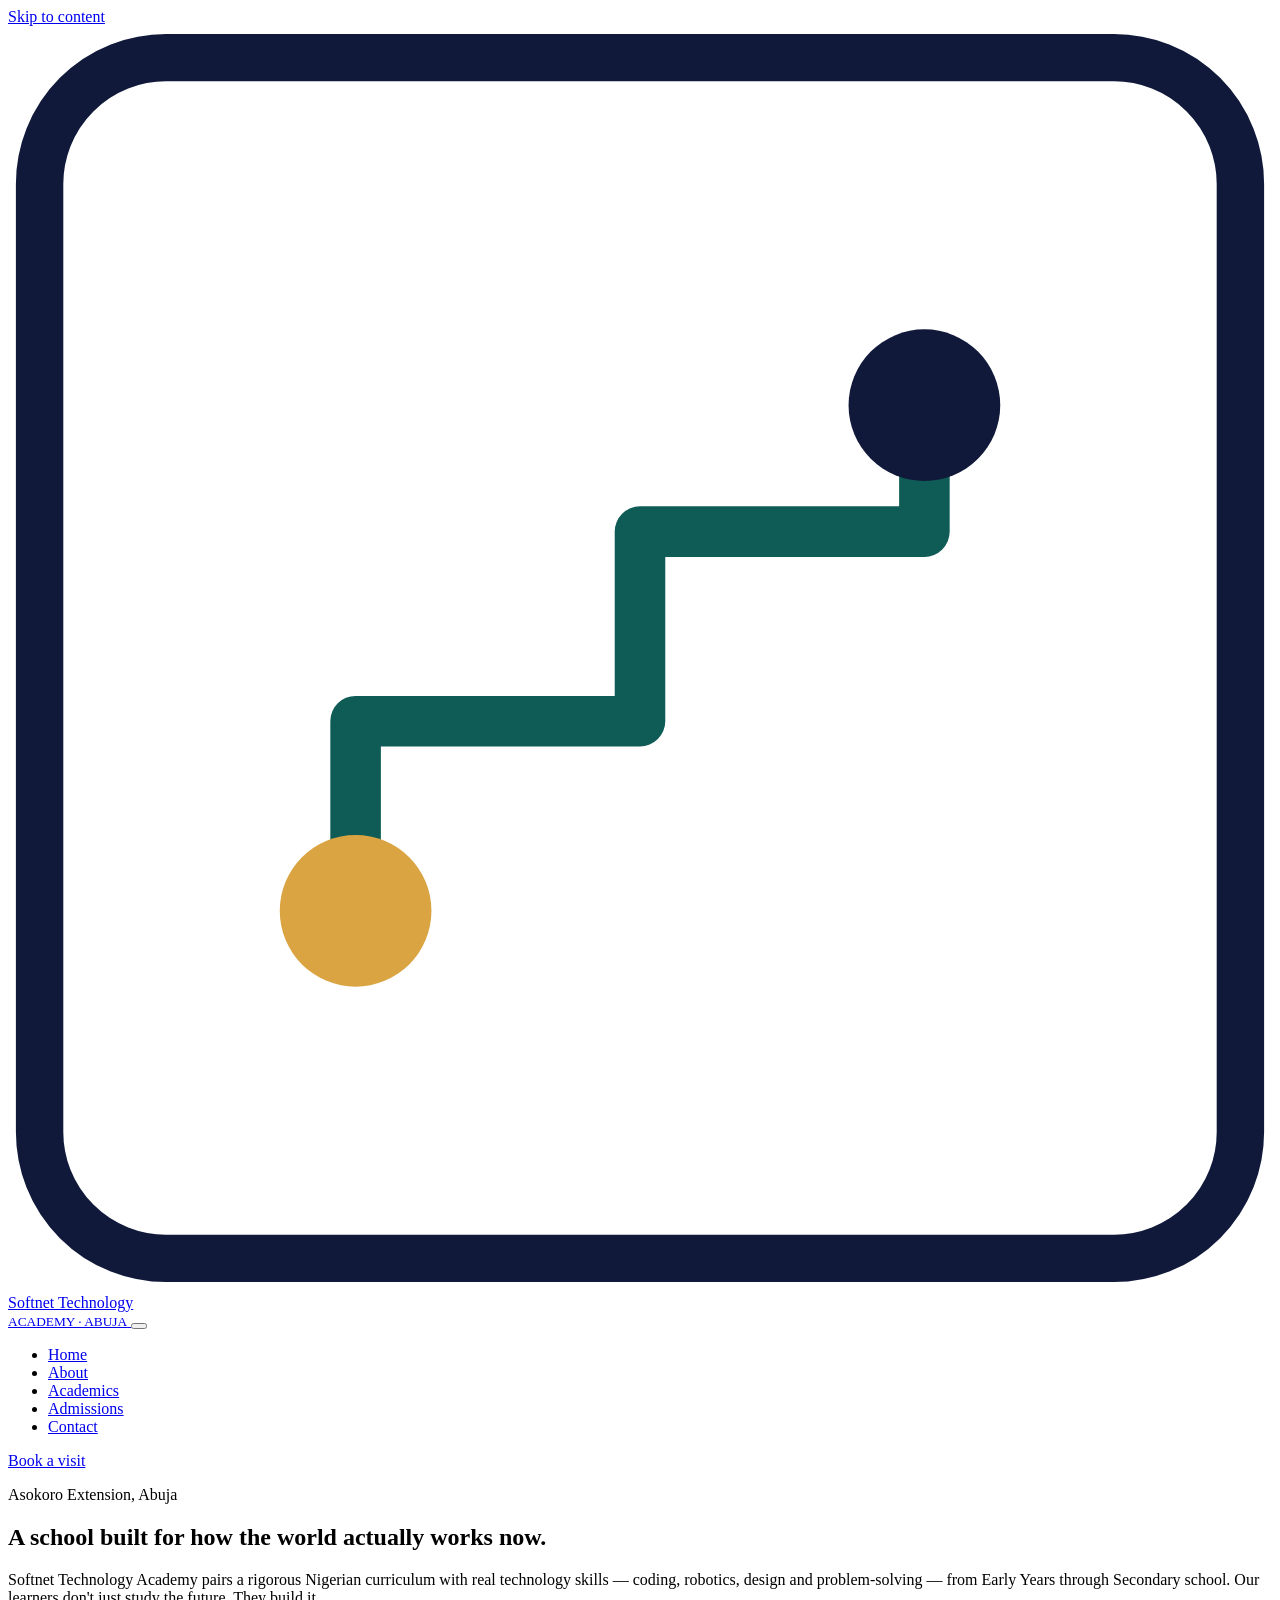
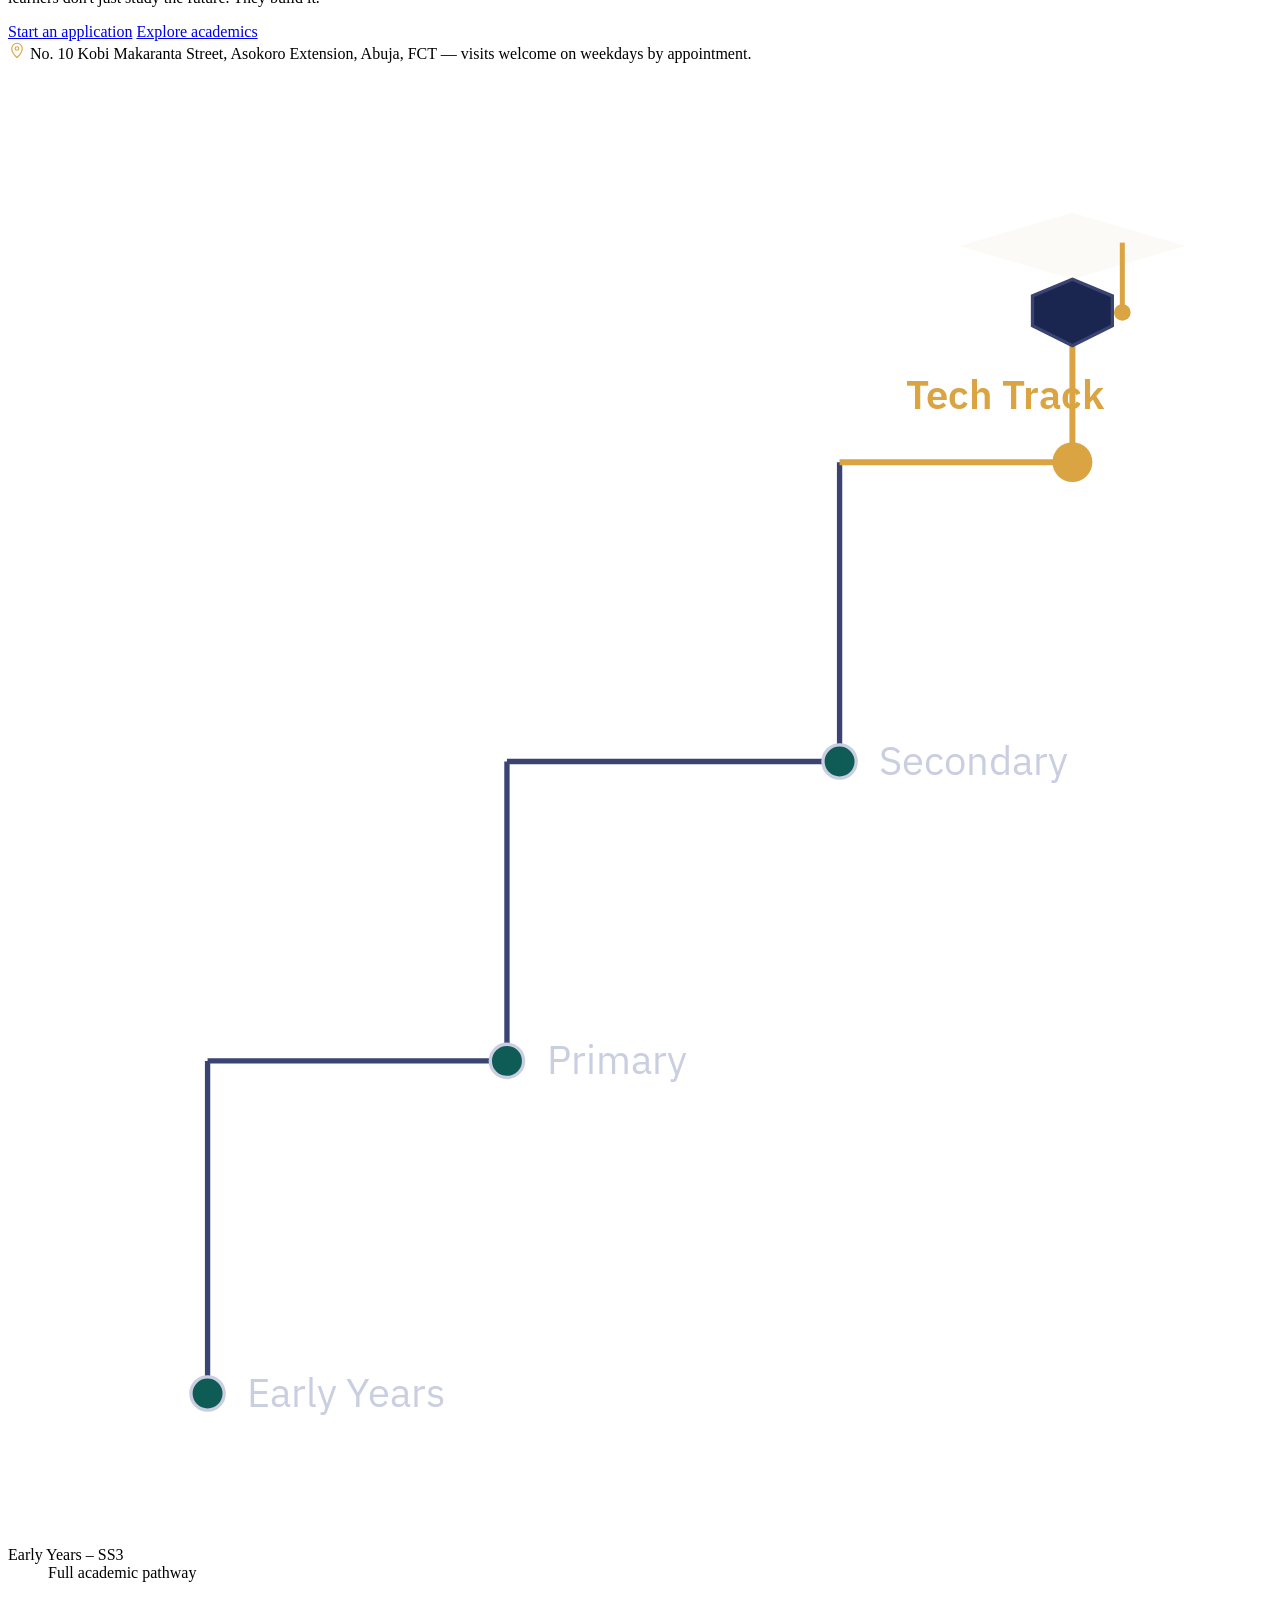
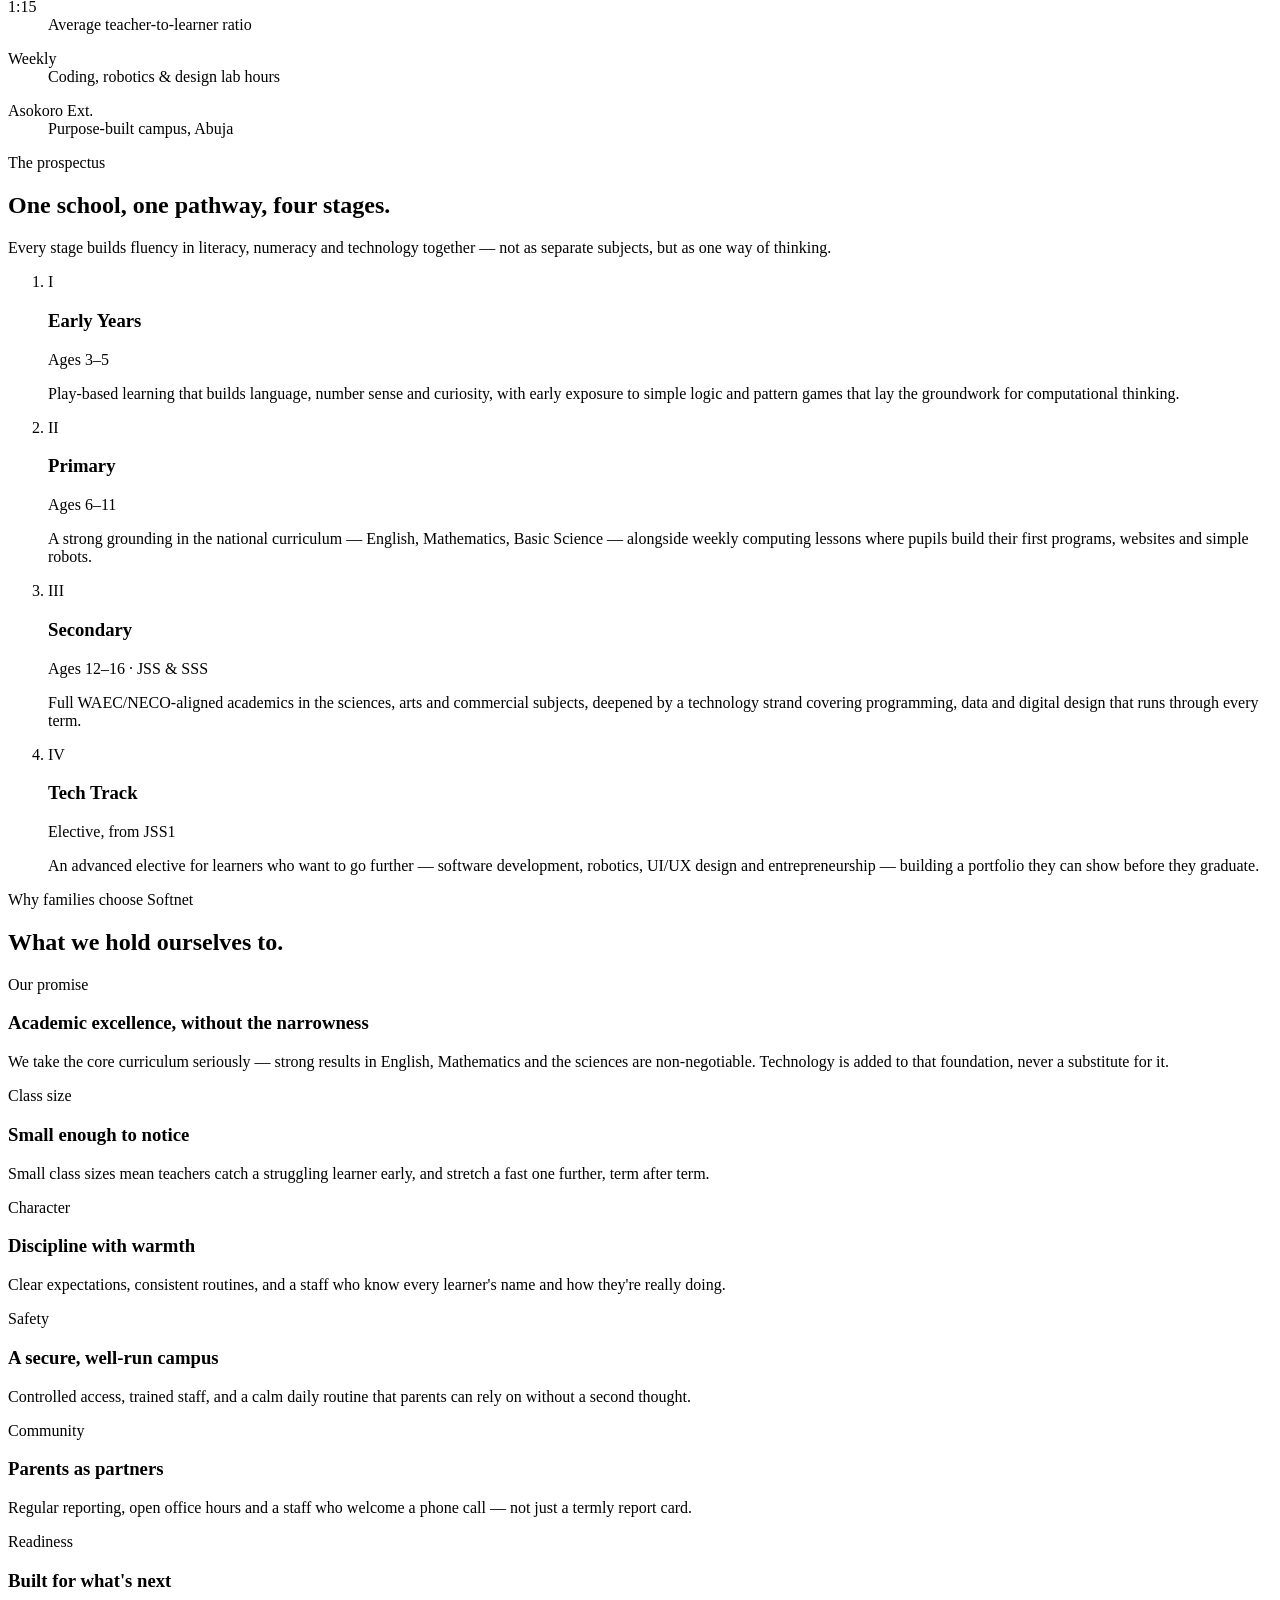
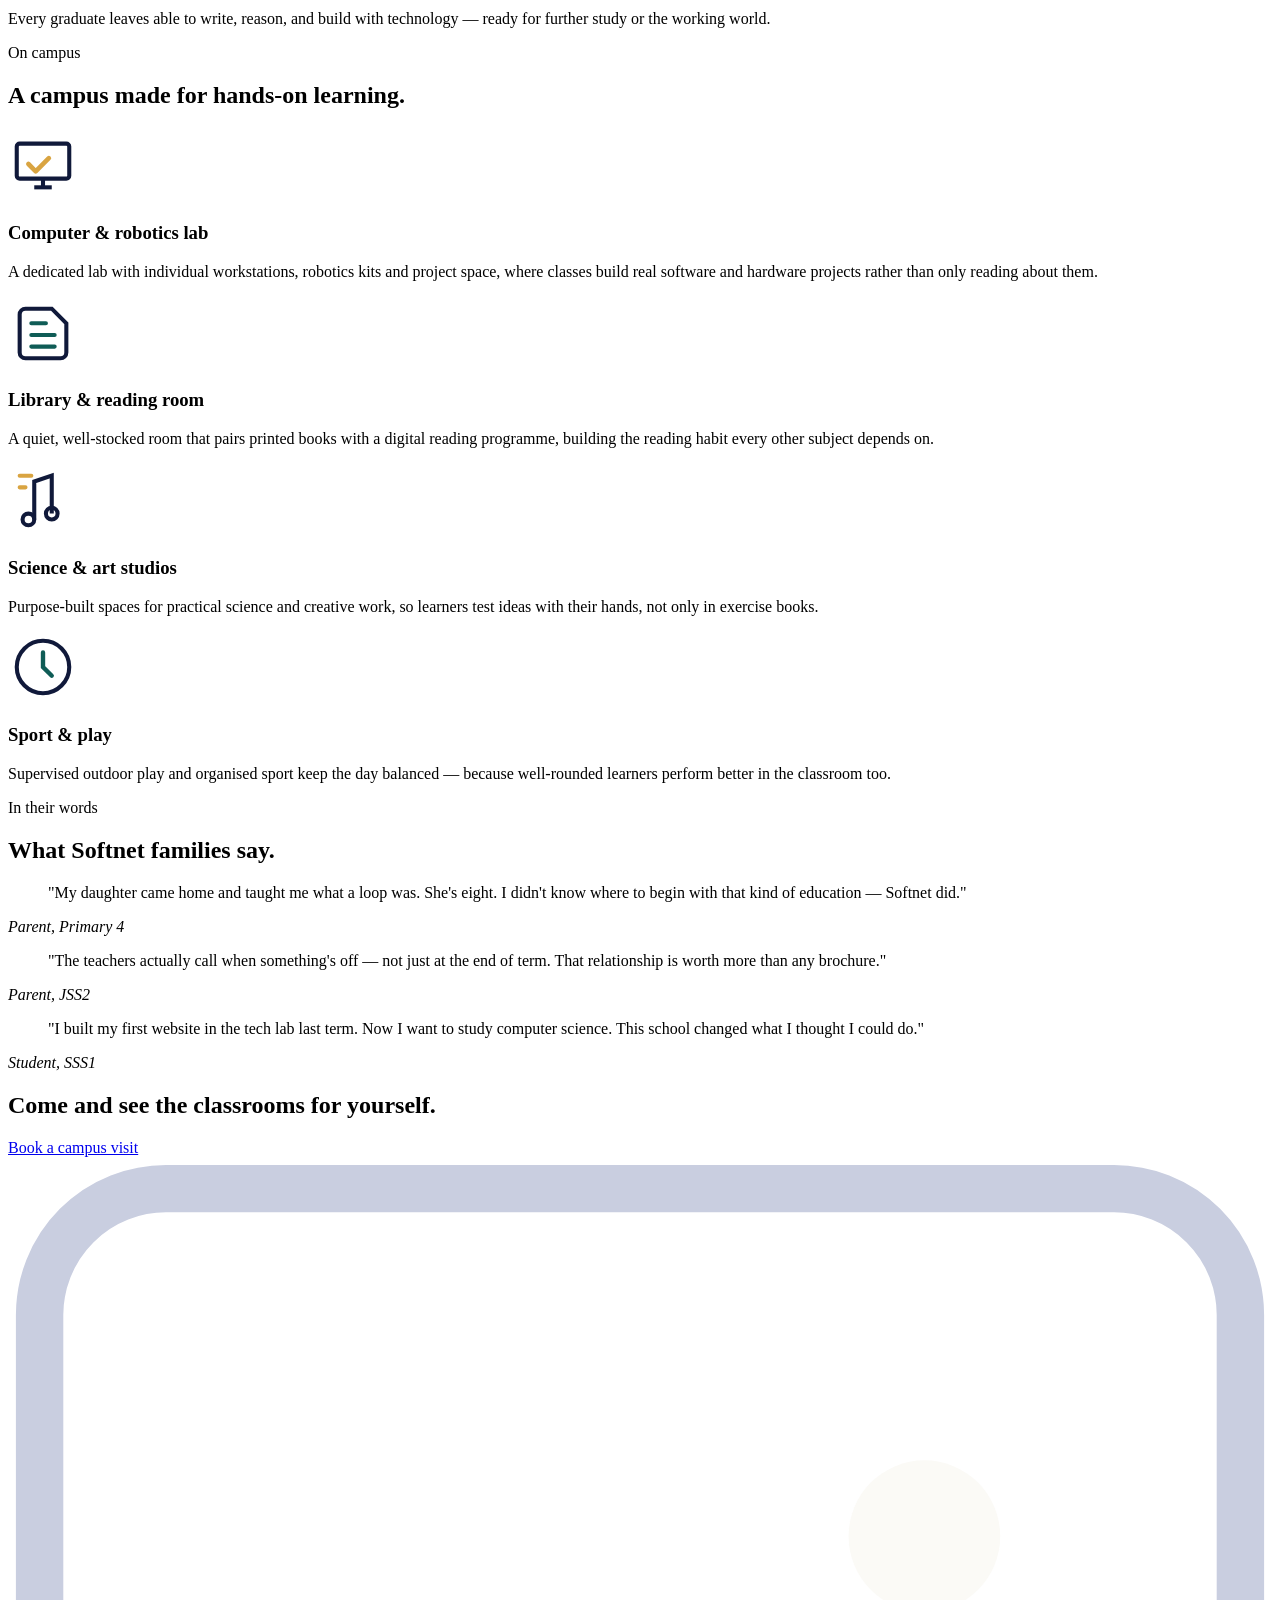
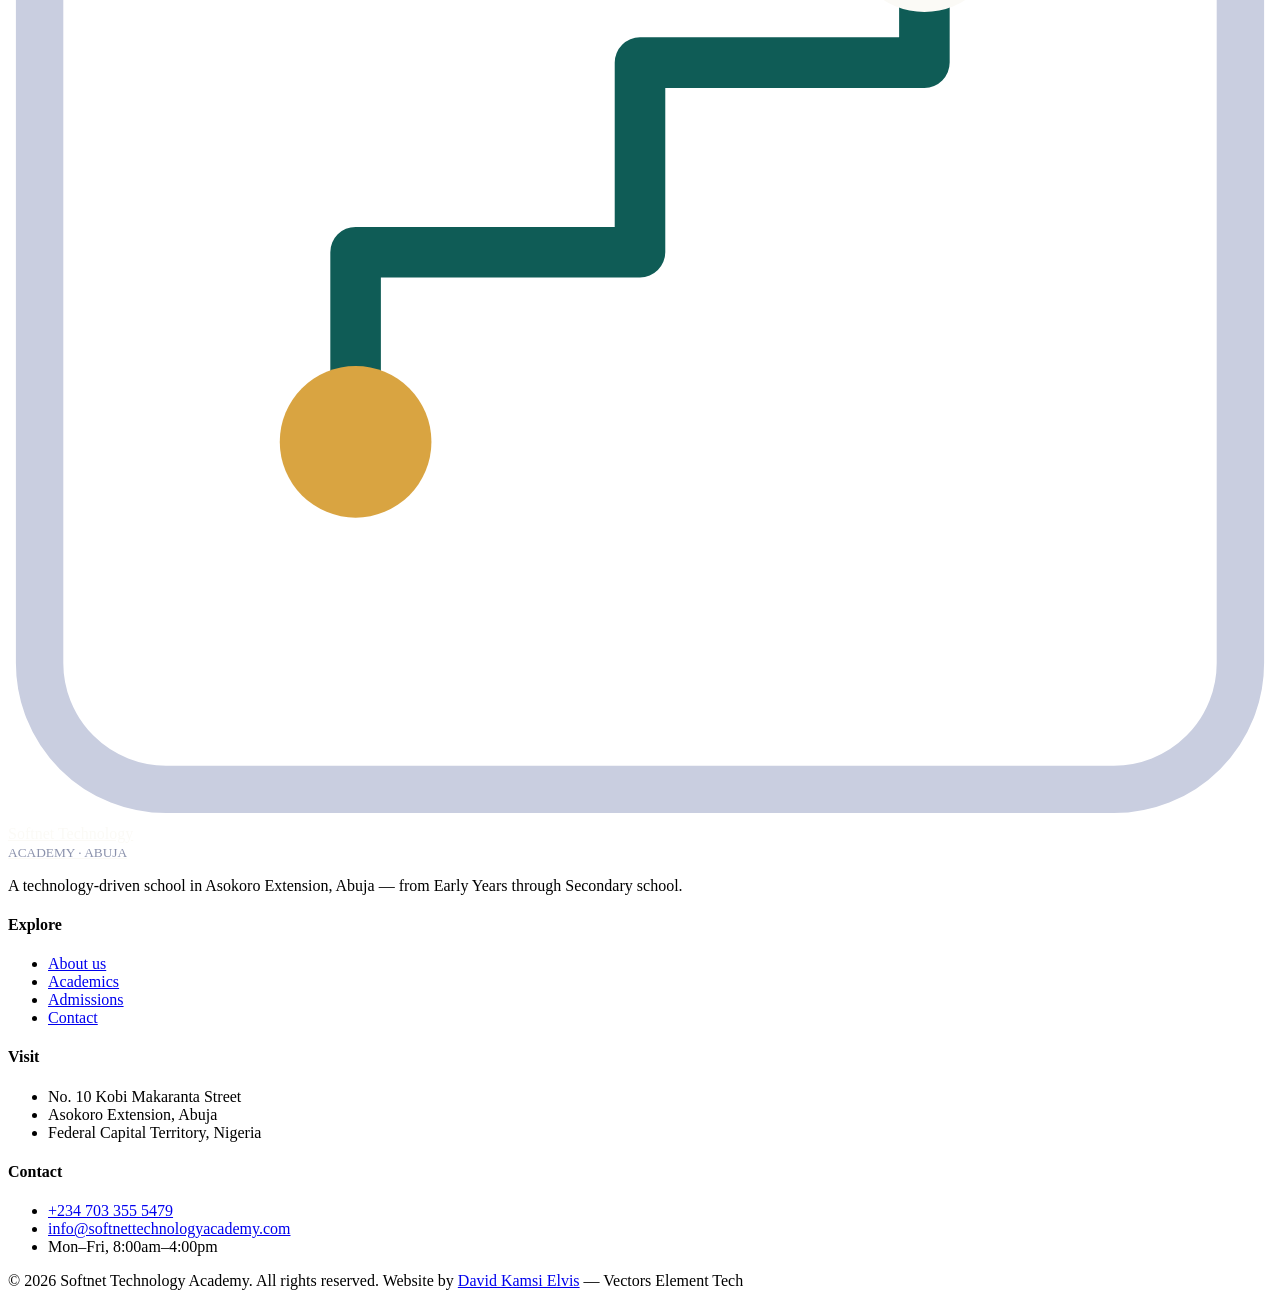
==== index.html @ 7d102e01 "Add files via upload" ====
<!doctype html>
<html lang="en">
<head>
<meta charset="UTF-8">
<meta name="viewport" content="width=device-width, initial-scale=1.0">
<title>Softnet Technology Academy — Abuja's School for Tomorrow's Builders</title>
<meta name="description" content="Softnet Technology Academy is a technology-driven school in Asokoro Extension, Abuja, taking learners from Early Years through Secondary school with coding, robotics and design built into everyday learning.">
<link rel="canonical" href="https://www.softnettechnologyacademy.com/">
<meta name="robots" content="index, follow">

<!-- Open Graph -->
<meta property="og:type" content="website">
<meta property="og:site_name" content="Softnet Technology Academy">
<meta property="og:title" content="Softnet Technology Academy — Abuja's School for Tomorrow's Builders">
<meta property="og:description" content="A technology-driven school in Asokoro Extension, Abuja — where every learner codes, builds and thinks like an engineer, from Early Years to Secondary.">
<meta property="og:url" content="https://www.softnettechnologyacademy.com/">
<meta property="og:image" content="https://www.softnettechnologyacademy.com/assets/images/og-cover.jpg">
<meta name="twitter:card" content="summary_large_image">

<link rel="icon" href="data:,">
<link rel="preconnect" href="https://fonts.googleapis.com">
<link rel="preconnect" href="https://fonts.gstatic.com" crossorigin>
<link href="https://fonts.googleapis.com/css2?family=Fraunces:ital,opsz,wght@0,9..144,500;0,9..144,600;1,9..144,500&family=IBM+Plex+Sans:wght@400;500;600&display=swap" rel="stylesheet">
<link rel="stylesheet" href="assets/css/style.css">

<script type="application/ld+json">
{
  "@context": "https://schema.org",
  "@type": "School",
  "name": "Softnet Technology Academy",
  "url": "https://www.softnettechnologyacademy.com/",
  "logo": "https://www.softnettechnologyacademy.com/assets/images/og-cover.jpg",
  "description": "Softnet Technology Academy is a technology-driven school in Asokoro Extension, Abuja, offering Early Years, Primary and Secondary education with coding, robotics and design integrated into the curriculum.",
  "address": {
    "@type": "PostalAddress",
    "streetAddress": "No. 10 Kobi Makaranta Street, Asokoro Extension",
    "addressLocality": "Abuja",
    "addressRegion": "FCT",
    "addressCountry": "NG"
  },
  "sameAs": []
}
</script>
</head>
<body>

<a class="visually-hidden" href="#main">Skip to content</a>

<header class="site-header">
  <div class="wrap">
    <a class="brand" href="index.html" aria-label="Softnet Technology Academy — home">
      <svg class="brand-mark" viewBox="0 0 40 40" fill="none" xmlns="http://www.w3.org/2000/svg" aria-hidden="true">
        <rect x="1" y="1" width="38" height="38" rx="4" stroke="#10193A" stroke-width="1.5"/>
        <path d="M11 28V22L20 22V16H29V12" stroke="#0F5C56" stroke-width="1.6" stroke-linecap="round" stroke-linejoin="round"/>
        <circle cx="11" cy="28" r="2.4" fill="#D9A441"/>
        <circle cx="29" cy="12" r="2.4" fill="#10193A"/>
      </svg>
      <span>Softnet Technology<br><small>ACADEMY · ABUJA</small></span>
    </a>
    <button class="nav-toggle" aria-expanded="false" aria-controls="site-nav" aria-label="Toggle menu">
      <span></span><span></span><span></span>
    </button>
    <nav class="site-nav" id="site-nav">
      <ul>
        <li><a href="index.html" aria-current="page">Home</a></li>
        <li><a href="about.html">About</a></li>
        <li><a href="academics.html">Academics</a></li>
        <li><a href="admissions.html">Admissions</a></li>
        <li><a href="contact.html">Contact</a></li>
      </ul>
      <a class="btn btn-primary" href="admissions.html">Book a visit</a>
    </nav>
  </div>
</header>

<main id="main">

  <!-- HERO -->
  <section class="hero">
    <div class="wrap">
      <div class="hero-copy">
        <p class="hero-eyebrow">Asokoro Extension, Abuja</p>
        <h1>A school built for how the world actually works now.</h1>
        <p class="hero-lede">Softnet Technology Academy pairs a rigorous Nigerian curriculum with real technology skills — coding, robotics, design and problem-solving — from Early Years through Secondary school. Our learners don't just study the future. They build it.</p>
        <div class="hero-actions">
          <a class="btn btn-gold" href="admissions.html">Start an application</a>
          <a class="btn btn-outline" href="academics.html">Explore academics</a>
        </div>
        <div class="hero-address">
          <span aria-hidden="true">
            <svg width="18" height="18" viewBox="0 0 24 24" fill="none"><path d="M12 22s7-6.2 7-12A7 7 0 1 0 5 10c0 5.8 7 12 7 12Z" stroke="#D9A441" stroke-width="1.5"/><circle cx="12" cy="10" r="2.4" stroke="#D9A441" stroke-width="1.5"/></svg>
          </span>
          <span>No. 10 Kobi Makaranta Street, Asokoro Extension, Abuja, FCT — visits welcome on weekdays by appointment.</span>
        </div>
      </div>

      <div class="hero-visual" aria-hidden="true">
        <svg viewBox="0 0 380 440" width="100%" xmlns="http://www.w3.org/2000/svg">
          <!-- pathway: a student's journey through the school, rendered as a circuit trace -->
          <line x1="60" y1="400" x2="60" y2="300" stroke="#3A4472" stroke-width="1.6"/>
          <line x1="60" y1="300" x2="150" y2="300" stroke="#3A4472" stroke-width="1.6"/>
          <line x1="150" y1="300" x2="150" y2="210" stroke="#3A4472" stroke-width="1.6"/>
          <line x1="150" y1="210" x2="250" y2="210" stroke="#3A4472" stroke-width="1.6"/>
          <line x1="250" y1="210" x2="250" y2="120" stroke="#3A4472" stroke-width="1.6"/>
          <line x1="250" y1="120" x2="320" y2="120" stroke="#D9A441" stroke-width="1.8"/>
          <line x1="320" y1="120" x2="320" y2="60" stroke="#D9A441" stroke-width="1.8"/>

          <circle cx="60" cy="400" r="5" fill="#0F5C56" stroke="#C9CEE0" stroke-width="1"/>
          <circle cx="150" cy="300" r="5" fill="#0F5C56" stroke="#C9CEE0" stroke-width="1"/>
          <circle cx="250" cy="210" r="5" fill="#0F5C56" stroke="#C9CEE0" stroke-width="1"/>
          <circle cx="320" cy="120" r="6" fill="#D9A441"/>

          <text x="72" y="404" fill="#C9CEE0" font-family="IBM Plex Sans" font-size="12">Early Years</text>
          <text x="162" y="304" fill="#C9CEE0" font-family="IBM Plex Sans" font-size="12">Primary</text>
          <text x="262" y="214" fill="#C9CEE0" font-family="IBM Plex Sans" font-size="12">Secondary</text>
          <text x="270" y="104" fill="#D9A441" font-family="IBM Plex Sans" font-size="12" font-weight="600">Tech Track</text>

          <!-- graduation mark at the top of the path -->
          <g transform="translate(320,45)">
            <polygon points="0,0 34,10 0,20 -34,10" fill="#FBFAF6"/>
            <polygon points="0,20 12,25 12,34 0,40 -12,34 -12,25" fill="#1A2550" stroke="#3A4472"/>
            <line x1="15" y1="9" x2="15" y2="28" stroke="#D9A441" stroke-width="1.5"/>
            <circle cx="15" cy="30" r="2.5" fill="#D9A441"/>
          </g>
        </svg>
      </div>
    </div>
  </section>

  <!-- QUICK FACTS -->
  <section class="facts">
    <div class="wrap">
      <dl class="fact"><dt>Early Years – SS3</dt><dd>Full academic pathway</dd></dl>
      <dl class="fact"><dt>1:15</dt><dd>Average teacher-to-learner ratio</dd></dl>
      <dl class="fact"><dt>Weekly</dt><dd>Coding, robotics &amp; design lab hours</dd></dl>
      <dl class="fact"><dt>Asokoro Ext.</dt><dd>Purpose-built campus, Abuja</dd></dl>
    </div>
  </section>

  <!-- PROGRAMS -->
  <section>
    <div class="wrap">
      <div class="section-head">
        <div>
          <span class="section-kicker">The prospectus</span>
          <h2>One school, one pathway, four stages.</h2>
        </div>
        <p>Every stage builds fluency in literacy, numeracy and technology together — not as separate subjects, but as one way of thinking.</p>
      </div>

      <ol class="index-list">
        <li class="index-item">
          <span class="index-num">I</span>
          <div class="index-name"><h3>Early Years</h3><span>Ages 3–5</span></div>
          <div class="index-desc"><p>Play-based learning that builds language, number sense and curiosity, with early exposure to simple logic and pattern games that lay the groundwork for computational thinking.</p></div>
        </li>
        <li class="index-item">
          <span class="index-num">II</span>
          <div class="index-name"><h3>Primary</h3><span>Ages 6–11</span></div>
          <div class="index-desc"><p>A strong grounding in the national curriculum — English, Mathematics, Basic Science — alongside weekly computing lessons where pupils build their first programs, websites and simple robots.</p></div>
        </li>
        <li class="index-item">
          <span class="index-num">III</span>
          <div class="index-name"><h3>Secondary</h3><span>Ages 12–16 · JSS &amp; SSS</span></div>
          <div class="index-desc"><p>Full WAEC/NECO-aligned academics in the sciences, arts and commercial subjects, deepened by a technology strand covering programming, data and digital design that runs through every term.</p></div>
        </li>
        <li class="index-item">
          <span class="index-num">IV</span>
          <div class="index-name"><h3>Tech Track</h3><span>Elective, from JSS1</span></div>
          <div class="index-desc"><p>An advanced elective for learners who want to go further — software development, robotics, UI/UX design and entrepreneurship — building a portfolio they can show before they graduate.</p></div>
        </li>
      </ol>
    </div>
  </section>

  <!-- VALUES -->
  <section class="alt-bg">
    <div class="wrap">
      <div class="section-head">
        <div>
          <span class="section-kicker">Why families choose Softnet</span>
          <h2>What we hold ourselves to.</h2>
        </div>
      </div>

      <div class="values-grid">
        <div class="value-block">
          <span class="value-num">Our promise</span>
          <h3>Academic excellence, without the narrowness</h3>
          <p>We take the core curriculum seriously — strong results in English, Mathematics and the sciences are non-negotiable. Technology is added to that foundation, never a substitute for it.</p>
        </div>
        <div class="value-block">
          <span class="value-num">Class size</span>
          <h3>Small enough to notice</h3>
          <p>Small class sizes mean teachers catch a struggling learner early, and stretch a fast one further, term after term.</p>
        </div>
        <div class="value-block">
          <span class="value-num">Character</span>
          <h3>Discipline with warmth</h3>
          <p>Clear expectations, consistent routines, and a staff who know every learner's name and how they're really doing.</p>
        </div>
        <div class="value-block">
          <span class="value-num">Safety</span>
          <h3>A secure, well-run campus</h3>
          <p>Controlled access, trained staff, and a calm daily routine that parents can rely on without a second thought.</p>
        </div>
        <div class="value-block">
          <span class="value-num">Community</span>
          <h3>Parents as partners</h3>
          <p>Regular reporting, open office hours and a staff who welcome a phone call — not just a termly report card.</p>
        </div>
        <div class="value-block">
          <span class="value-num">Readiness</span>
          <h3>Built for what's next</h3>
          <p>Every graduate leaves able to write, reason, and build with technology — ready for further study or the working world.</p>
        </div>
      </div>
    </div>
  </section>

  <!-- FACILITIES -->
  <section>
    <div class="wrap">
      <div class="section-head">
        <div>
          <span class="section-kicker">On campus</span>
          <h2>A campus made for hands-on learning.</h2>
        </div>
      </div>

      <div class="facility-row">
        <div class="facility-figure" aria-hidden="true">
          <svg width="70" height="70" viewBox="0 0 24 24" fill="none"><rect x="3" y="5" width="18" height="12" rx="1" stroke="#10193A" stroke-width="1.4"/><line x1="9" y1="20" x2="15" y2="20" stroke="#10193A" stroke-width="1.4"/><line x1="12" y1="17" x2="12" y2="20" stroke="#10193A" stroke-width="1.4"/><path d="M7 12l2.5 2.5L14 10" stroke="#D9A441" stroke-width="1.6" stroke-linecap="round" stroke-linejoin="round"/></svg>
        </div>
        <div class="facility-text">
          <h3>Computer &amp; robotics lab</h3>
          <p>A dedicated lab with individual workstations, robotics kits and project space, where classes build real software and hardware projects rather than only reading about them.</p>
        </div>
      </div>

      <div class="facility-row">
        <div class="facility-figure" aria-hidden="true">
          <svg width="70" height="70" viewBox="0 0 24 24" fill="none"><path d="M4 19V6a2 2 0 0 1 2-2h9l5 5v10a2 2 0 0 1-2 2H6a2 2 0 0 1-2-2Z" stroke="#10193A" stroke-width="1.4"/><path d="M8 9h5M8 13h8M8 17h8" stroke="#0F5C56" stroke-width="1.4" stroke-linecap="round"/></svg>
        </div>
        <div class="facility-text">
          <h3>Library &amp; reading room</h3>
          <p>A quiet, well-stocked room that pairs printed books with a digital reading programme, building the reading habit every other subject depends on.</p>
        </div>
      </div>

      <div class="facility-row">
        <div class="facility-figure" aria-hidden="true">
          <svg width="70" height="70" viewBox="0 0 24 24" fill="none"><path d="M9 19V6l6-2v13" stroke="#10193A" stroke-width="1.4"/><circle cx="7" cy="19" r="2" stroke="#10193A" stroke-width="1.4"/><circle cx="15" cy="17" r="2" stroke="#10193A" stroke-width="1.4"/><path d="M4 4h4M4 8h2" stroke="#D9A441" stroke-width="1.4" stroke-linecap="round"/></svg>
        </div>
        <div class="facility-text">
          <h3>Science &amp; art studios</h3>
          <p>Purpose-built spaces for practical science and creative work, so learners test ideas with their hands, not only in exercise books.</p>
        </div>
      </div>

      <div class="facility-row">
        <div class="facility-figure" aria-hidden="true">
          <svg width="70" height="70" viewBox="0 0 24 24" fill="none"><circle cx="12" cy="12" r="9" stroke="#10193A" stroke-width="1.4"/><path d="M12 7v5l3 3" stroke="#0F5C56" stroke-width="1.5" stroke-linecap="round"/></svg>
        </div>
        <div class="facility-text">
          <h3>Sport &amp; play</h3>
          <p>Supervised outdoor play and organised sport keep the day balanced — because well-rounded learners perform better in the classroom too.</p>
        </div>
      </div>
    </div>
  </section>

  <!-- TESTIMONIALS -->
  <section class="alt-bg">
    <div class="wrap">
      <div class="section-head">
        <div>
          <span class="section-kicker">In their words</span>
          <h2>What Softnet families say.</h2>
        </div>
      </div>
      <div class="testimonial-strip">
        <div class="testimonial">
          <blockquote>"My daughter came home and taught me what a loop was. She's eight. I didn't know where to begin with that kind of education — Softnet did."</blockquote>
          <cite>Parent, Primary 4</cite>
        </div>
        <div class="testimonial">
          <blockquote>"The teachers actually call when something's off — not just at the end of term. That relationship is worth more than any brochure."</blockquote>
          <cite>Parent, JSS2</cite>
        </div>
        <div class="testimonial">
          <blockquote>"I built my first website in the tech lab last term. Now I want to study computer science. This school changed what I thought I could do."</blockquote>
          <cite>Student, SSS1</cite>
        </div>
      </div>
    </div>
  </section>

  <!-- CTA -->
  <section class="cta-banner">
    <div class="wrap">
      <h2>Come and see the classrooms for yourself.</h2>
      <a class="btn btn-gold" href="admissions.html">Book a campus visit</a>
    </div>
  </section>

</main>

<footer class="site-footer">
  <div class="wrap footer-grid">
    <div class="footer-brand">
      <a class="brand" href="index.html" style="color:#FBFAF6;">
        <svg class="brand-mark" viewBox="0 0 40 40" fill="none" xmlns="http://www.w3.org/2000/svg" aria-hidden="true">
          <rect x="1" y="1" width="38" height="38" rx="4" stroke="#C9CEE0" stroke-width="1.5"/>
          <path d="M11 28V22L20 22V16H29V12" stroke="#0F5C56" stroke-width="1.6" stroke-linecap="round" stroke-linejoin="round"/>
          <circle cx="11" cy="28" r="2.4" fill="#D9A441"/>
          <circle cx="29" cy="12" r="2.4" fill="#FBFAF6"/>
        </svg>
        <span>Softnet Technology<br><small style="color:#8B92AC;">ACADEMY · ABUJA</small></span>
      </a>
      <p>A technology-driven school in Asokoro Extension, Abuja — from Early Years through Secondary school.</p>
    </div>
    <div>
      <h4>Explore</h4>
      <ul>
        <li><a href="about.html">About us</a></li>
        <li><a href="academics.html">Academics</a></li>
        <li><a href="admissions.html">Admissions</a></li>
        <li><a href="contact.html">Contact</a></li>
      </ul>
    </div>
    <div>
      <h4>Visit</h4>
      <ul>
        <li>No. 10 Kobi Makaranta Street</li>
        <li>Asokoro Extension, Abuja</li>
        <li>Federal Capital Territory, Nigeria</li>
      </ul>
    </div>
    <div>
      <h4>Contact</h4>
      <ul>
        <li><a href="tel:+2347033555479">+234 703 355 5479</a></li>
        <li><a href="mailto:info@softnettechnologyacademy.com">info@softnettechnologyacademy.com</a></li>
        <li>Mon–Fri, 8:00am–4:00pm</li>
      </ul>
    </div>
  </div>
  <div class="wrap footer-bottom">
    <span>© <span data-year>2026</span> Softnet Technology Academy. All rights reserved.</span>
    <span>Website by <a href="#" rel="noopener">David Kamsi Elvis</a> — Vectors Element Tech</span>
  </div>
</footer>

<script src="assets/js/script.js"></script>
</body>
</html>
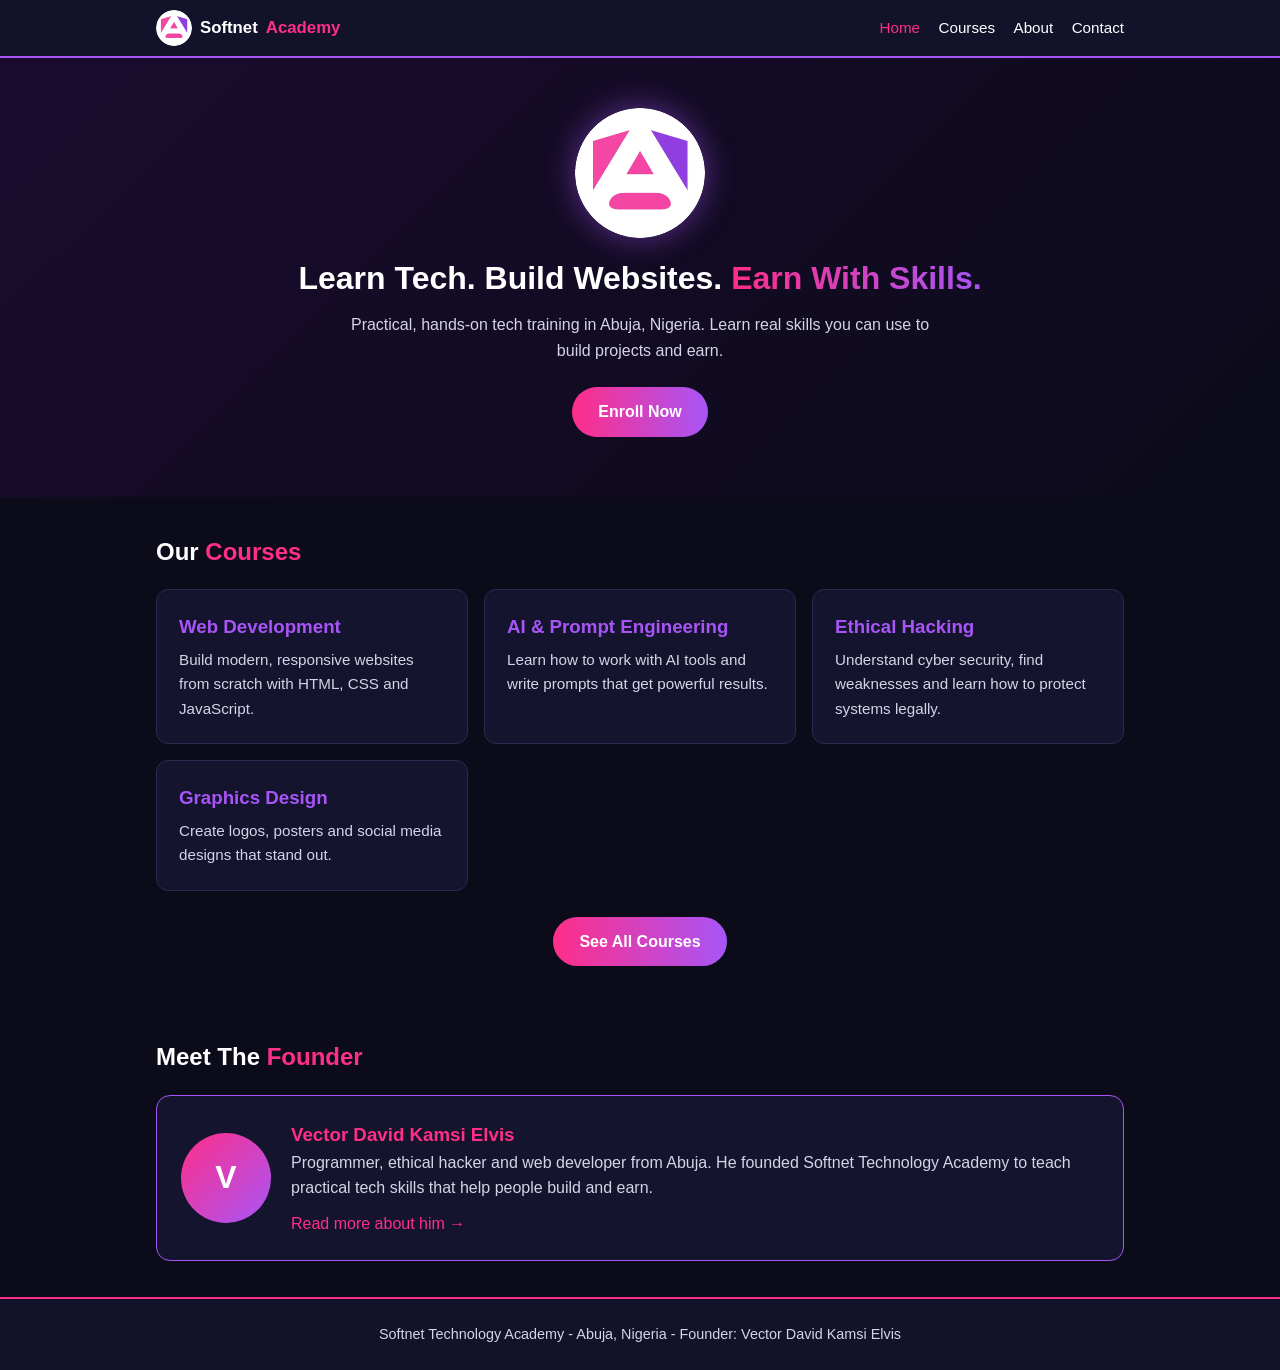
==== commit f35ca4ba: "Softnet Technology Academy website" ====
--- a/index.html
+++ b/index.html
@@ -1,357 +1,95 @@
-<!doctype html>
+<!DOCTYPE html>
 <html lang="en">
 <head>
 <meta charset="UTF-8">
 <meta name="viewport" content="width=device-width, initial-scale=1.0">
-<title>Softnet Technology Academy — Abuja's School for Tomorrow's Builders</title>
-<meta name="description" content="Softnet Technology Academy is a technology-driven school in Asokoro Extension, Abuja, taking learners from Early Years through Secondary school with coding, robotics and design built into everyday learning.">
-<link rel="canonical" href="https://www.softnettechnologyacademy.com/">
-<meta name="robots" content="index, follow">
-
-<!-- Open Graph -->
-<meta property="og:type" content="website">
-<meta property="og:site_name" content="Softnet Technology Academy">
-<meta property="og:title" content="Softnet Technology Academy — Abuja's School for Tomorrow's Builders">
-<meta property="og:description" content="A technology-driven school in Asokoro Extension, Abuja — where every learner codes, builds and thinks like an engineer, from Early Years to Secondary.">
-<meta property="og:url" content="https://www.softnettechnologyacademy.com/">
-<meta property="og:image" content="https://www.softnettechnologyacademy.com/assets/images/og-cover.jpg">
-<meta name="twitter:card" content="summary_large_image">
-
-<link rel="icon" href="data:,">
-<link rel="preconnect" href="https://fonts.googleapis.com">
-<link rel="preconnect" href="https://fonts.gstatic.com" crossorigin>
-<link href="https://fonts.googleapis.com/css2?family=Fraunces:ital,opsz,wght@0,9..144,500;0,9..144,600;1,9..144,500&family=IBM+Plex+Sans:wght@400;500;600&display=swap" rel="stylesheet">
-<link rel="stylesheet" href="assets/css/style.css">
-
-<script type="application/ld+json">
-{
-  "@context": "https://schema.org",
-  "@type": "School",
-  "name": "Softnet Technology Academy",
-  "url": "https://www.softnettechnologyacademy.com/",
-  "logo": "https://www.softnettechnologyacademy.com/assets/images/og-cover.jpg",
-  "description": "Softnet Technology Academy is a technology-driven school in Asokoro Extension, Abuja, offering Early Years, Primary and Secondary education with coding, robotics and design integrated into the curriculum.",
-  "address": {
-    "@type": "PostalAddress",
-    "streetAddress": "No. 10 Kobi Makaranta Street, Asokoro Extension",
-    "addressLocality": "Abuja",
-    "addressRegion": "FCT",
-    "addressCountry": "NG"
-  },
-  "sameAs": []
-}
-</script>
+<title>Softnet Technology Academy | Learn Tech, Build Websites in Abuja</title>
+<meta name="description" content="Softnet Technology Academy in Abuja, Nigeria teaches practical tech skills: web development, AI &amp; prompt engineering, ethical hacking and graphics design. Enroll today.">
+<meta name="keywords" content="tech academy Abuja, learn web development Abuja, ethical hacking course Nigeria, graphics design training Abuja, prompt engineering, coding school Nigeria, Softnet Technology Academy">
+<meta name="author" content="Vector David Kamsi Elvis">
+<meta name="theme-color" content="#0b0b1a">
+<link rel="icon" type="image/png" href="favicon.png">
+<link rel="apple-touch-icon" href="apple-touch-icon.png">
+<style>
+*{box-sizing:border-box;margin:0;padding:0}
+body{font-family:Arial,Helvetica,sans-serif;background:#0b0b1a;color:#fff;line-height:1.6}
+a{color:#ff2e88;text-decoration:none}
+header{background:#12122b;border-bottom:2px solid #a855f7;position:sticky;top:0;z-index:10}
+.nav{max-width:1000px;margin:auto;padding:10px 16px;display:flex;flex-wrap:wrap;align-items:center;justify-content:space-between;gap:8px}
+.logo{display:flex;align-items:center;gap:8px;font-weight:bold;font-size:1.05rem;color:#fff}
+.logo img{width:36px;height:36px;border-radius:50%}
+.logo span{color:#ff2e88}
+nav a{color:#fff;margin-left:14px;font-size:.95rem}
+nav a:hover,nav a.active{color:#ff2e88}
+.wrap{max-width:1000px;margin:auto;padding:36px 16px}
+.btn{display:inline-block;background:linear-gradient(90deg,#ff2e88,#a855f7);color:#fff;padding:12px 26px;border-radius:30px;font-weight:bold;border:0;font-size:1rem;cursor:pointer}
+.btn:hover{opacity:.9;color:#fff}
+.card{background:#14142e;border:1px solid #2a2a50;border-radius:12px;padding:22px}
+.card h3{color:#a855f7;margin-bottom:6px}
+.card p{color:#d4d4e8;font-size:.95rem}
+.grid{display:grid;grid-template-columns:repeat(auto-fit,minmax(240px,1fr));gap:16px}
+.page-title{text-align:center;padding:50px 16px 10px;background:linear-gradient(135deg,#1a0b2e,#0b0b1a)}
+.page-title h1{font-size:2rem;margin-bottom:8px}
+.page-title h1 span{color:#ff2e88}
+.page-title p{color:#d4d4e8;max-width:600px;margin:0 auto 20px}
+h2{font-size:1.5rem;margin-bottom:18px;color:#fff}
+h2 span{color:#ff2e88}
+.center{text-align:center;margin-top:26px}
+footer{text-align:center;padding:24px 16px;background:#12122b;border-top:2px solid #ff2e88;font-size:.9rem;color:#d4d4e8}
+.hero{text-align:center;padding:50px 16px 60px;background:linear-gradient(135deg,#1a0b2e,#0b0b1a)}
+.hero-logo{width:130px;height:130px;border-radius:50%;margin:0 auto 20px;display:block;box-shadow:0 0 30px rgba(168,85,247,.5)}
+.hero h1{font-size:2rem;line-height:1.25;margin-bottom:14px}
+.hero h1 span{background:linear-gradient(90deg,#ff2e88,#a855f7);-webkit-background-clip:text;background-clip:text;color:transparent}
+.hero p{max-width:600px;margin:0 auto 24px;color:#d4d4e8}
+.founder{display:flex;flex-wrap:wrap;gap:20px;align-items:center;background:#14142e;border:1px solid #a855f7;border-radius:14px;padding:24px}
+.avatar{width:90px;height:90px;border-radius:50%;background:linear-gradient(135deg,#ff2e88,#a855f7);display:flex;align-items:center;justify-content:center;font-size:2rem;font-weight:bold;flex-shrink:0}
+.founder div.info{flex:1;min-width:220px}
+.founder h3{color:#ff2e88}
+.founder p{color:#d4d4e8}
+</style>
 </head>
 <body>
+<header>
+<div class="nav">
+<a class="logo" href="index.html"><img src="logo.png" alt="Softnet Technology Academy logo">Softnet <span>Academy</span></a>
+<nav>
+<a class="active" href="index.html">Home</a>
+<a href="courses.html">Courses</a>
+<a href="about.html">About</a>
+<a href="contact.html">Contact</a>
+</nav>
+</div>
+</header>
+<section class="hero">
+<img class="hero-logo" src="logo.png" alt="Softnet Technology Academy icon">
+<h1>Learn Tech. Build Websites. <span>Earn With Skills.</span></h1>
+<p>Practical, hands-on tech training in Abuja, Nigeria. Learn real skills you can use to build projects and earn.</p>
+<a class="btn" href="contact.html">Enroll Now</a>
+</section>
 
-<a class="visually-hidden" href="#main">Skip to content</a>
-
-<header class="site-header">
-  <div class="wrap">
-    <a class="brand" href="index.html" aria-label="Softnet Technology Academy — home">
-      <svg class="brand-mark" viewBox="0 0 40 40" fill="none" xmlns="http://www.w3.org/2000/svg" aria-hidden="true">
-        <rect x="1" y="1" width="38" height="38" rx="4" stroke="#10193A" stroke-width="1.5"/>
-        <path d="M11 28V22L20 22V16H29V12" stroke="#0F5C56" stroke-width="1.6" stroke-linecap="round" stroke-linejoin="round"/>
-        <circle cx="11" cy="28" r="2.4" fill="#D9A441"/>
-        <circle cx="29" cy="12" r="2.4" fill="#10193A"/>
-      </svg>
-      <span>Softnet Technology<br><small>ACADEMY · ABUJA</small></span>
-    </a>
-    <button class="nav-toggle" aria-expanded="false" aria-controls="site-nav" aria-label="Toggle menu">
-      <span></span><span></span><span></span>
-    </button>
-    <nav class="site-nav" id="site-nav">
-      <ul>
-        <li><a href="index.html" aria-current="page">Home</a></li>
-        <li><a href="about.html">About</a></li>
-        <li><a href="academics.html">Academics</a></li>
-        <li><a href="admissions.html">Admissions</a></li>
-        <li><a href="contact.html">Contact</a></li>
-      </ul>
-      <a class="btn btn-primary" href="admissions.html">Book a visit</a>
-    </nav>
-  </div>
-</header>
-
-<main id="main">
-
-  <!-- HERO -->
-  <section class="hero">
-    <div class="wrap">
-      <div class="hero-copy">
-        <p class="hero-eyebrow">Asokoro Extension, Abuja</p>
-        <h1>A school built for how the world actually works now.</h1>
-        <p class="hero-lede">Softnet Technology Academy pairs a rigorous Nigerian curriculum with real technology skills — coding, robotics, design and problem-solving — from Early Years through Secondary school. Our learners don't just study the future. They build it.</p>
-        <div class="hero-actions">
-          <a class="btn btn-gold" href="admissions.html">Start an application</a>
-          <a class="btn btn-outline" href="academics.html">Explore academics</a>
-        </div>
-        <div class="hero-address">
-          <span aria-hidden="true">
-            <svg width="18" height="18" viewBox="0 0 24 24" fill="none"><path d="M12 22s7-6.2 7-12A7 7 0 1 0 5 10c0 5.8 7 12 7 12Z" stroke="#D9A441" stroke-width="1.5"/><circle cx="12" cy="10" r="2.4" stroke="#D9A441" stroke-width="1.5"/></svg>
-          </span>
-          <span>No. 10 Kobi Makaranta Street, Asokoro Extension, Abuja, FCT — visits welcome on weekdays by appointment.</span>
-        </div>
-      </div>
-
-      <div class="hero-visual" aria-hidden="true">
-        <svg viewBox="0 0 380 440" width="100%" xmlns="http://www.w3.org/2000/svg">
-          <!-- pathway: a student's journey through the school, rendered as a circuit trace -->
-          <line x1="60" y1="400" x2="60" y2="300" stroke="#3A4472" stroke-width="1.6"/>
-          <line x1="60" y1="300" x2="150" y2="300" stroke="#3A4472" stroke-width="1.6"/>
-          <line x1="150" y1="300" x2="150" y2="210" stroke="#3A4472" stroke-width="1.6"/>
-          <line x1="150" y1="210" x2="250" y2="210" stroke="#3A4472" stroke-width="1.6"/>
-          <line x1="250" y1="210" x2="250" y2="120" stroke="#3A4472" stroke-width="1.6"/>
-          <line x1="250" y1="120" x2="320" y2="120" stroke="#D9A441" stroke-width="1.8"/>
-          <line x1="320" y1="120" x2="320" y2="60" stroke="#D9A441" stroke-width="1.8"/>
-
-          <circle cx="60" cy="400" r="5" fill="#0F5C56" stroke="#C9CEE0" stroke-width="1"/>
-          <circle cx="150" cy="300" r="5" fill="#0F5C56" stroke="#C9CEE0" stroke-width="1"/>
-          <circle cx="250" cy="210" r="5" fill="#0F5C56" stroke="#C9CEE0" stroke-width="1"/>
-          <circle cx="320" cy="120" r="6" fill="#D9A441"/>
-
-          <text x="72" y="404" fill="#C9CEE0" font-family="IBM Plex Sans" font-size="12">Early Years</text>
-          <text x="162" y="304" fill="#C9CEE0" font-family="IBM Plex Sans" font-size="12">Primary</text>
-          <text x="262" y="214" fill="#C9CEE0" font-family="IBM Plex Sans" font-size="12">Secondary</text>
-          <text x="270" y="104" fill="#D9A441" font-family="IBM Plex Sans" font-size="12" font-weight="600">Tech Track</text>
-
-          <!-- graduation mark at the top of the path -->
-          <g transform="translate(320,45)">
-            <polygon points="0,0 34,10 0,20 -34,10" fill="#FBFAF6"/>
-            <polygon points="0,20 12,25 12,34 0,40 -12,34 -12,25" fill="#1A2550" stroke="#3A4472"/>
-            <line x1="15" y1="9" x2="15" y2="28" stroke="#D9A441" stroke-width="1.5"/>
-            <circle cx="15" cy="30" r="2.5" fill="#D9A441"/>
-          </g>
-        </svg>
-      </div>
-    </div>
-  </section>
-
-  <!-- QUICK FACTS -->
-  <section class="facts">
-    <div class="wrap">
-      <dl class="fact"><dt>Early Years – SS3</dt><dd>Full academic pathway</dd></dl>
-      <dl class="fact"><dt>1:15</dt><dd>Average teacher-to-learner ratio</dd></dl>
-      <dl class="fact"><dt>Weekly</dt><dd>Coding, robotics &amp; design lab hours</dd></dl>
-      <dl class="fact"><dt>Asokoro Ext.</dt><dd>Purpose-built campus, Abuja</dd></dl>
-    </div>
-  </section>
-
-  <!-- PROGRAMS -->
-  <section>
-    <div class="wrap">
-      <div class="section-head">
-        <div>
-          <span class="section-kicker">The prospectus</span>
-          <h2>One school, one pathway, four stages.</h2>
-        </div>
-        <p>Every stage builds fluency in literacy, numeracy and technology together — not as separate subjects, but as one way of thinking.</p>
-      </div>
-
-      <ol class="index-list">
-        <li class="index-item">
-          <span class="index-num">I</span>
-          <div class="index-name"><h3>Early Years</h3><span>Ages 3–5</span></div>
-          <div class="index-desc"><p>Play-based learning that builds language, number sense and curiosity, with early exposure to simple logic and pattern games that lay the groundwork for computational thinking.</p></div>
-        </li>
-        <li class="index-item">
-          <span class="index-num">II</span>
-          <div class="index-name"><h3>Primary</h3><span>Ages 6–11</span></div>
-          <div class="index-desc"><p>A strong grounding in the national curriculum — English, Mathematics, Basic Science — alongside weekly computing lessons where pupils build their first programs, websites and simple robots.</p></div>
-        </li>
-        <li class="index-item">
-          <span class="index-num">III</span>
-          <div class="index-name"><h3>Secondary</h3><span>Ages 12–16 · JSS &amp; SSS</span></div>
-          <div class="index-desc"><p>Full WAEC/NECO-aligned academics in the sciences, arts and commercial subjects, deepened by a technology strand covering programming, data and digital design that runs through every term.</p></div>
-        </li>
-        <li class="index-item">
-          <span class="index-num">IV</span>
-          <div class="index-name"><h3>Tech Track</h3><span>Elective, from JSS1</span></div>
-          <div class="index-desc"><p>An advanced elective for learners who want to go further — software development, robotics, UI/UX design and entrepreneurship — building a portfolio they can show before they graduate.</p></div>
-        </li>
-      </ol>
-    </div>
-  </section>
-
-  <!-- VALUES -->
-  <section class="alt-bg">
-    <div class="wrap">
-      <div class="section-head">
-        <div>
-          <span class="section-kicker">Why families choose Softnet</span>
-          <h2>What we hold ourselves to.</h2>
-        </div>
-      </div>
-
-      <div class="values-grid">
-        <div class="value-block">
-          <span class="value-num">Our promise</span>
-          <h3>Academic excellence, without the narrowness</h3>
-          <p>We take the core curriculum seriously — strong results in English, Mathematics and the sciences are non-negotiable. Technology is added to that foundation, never a substitute for it.</p>
-        </div>
-        <div class="value-block">
-          <span class="value-num">Class size</span>
-          <h3>Small enough to notice</h3>
-          <p>Small class sizes mean teachers catch a struggling learner early, and stretch a fast one further, term after term.</p>
-        </div>
-        <div class="value-block">
-          <span class="value-num">Character</span>
-          <h3>Discipline with warmth</h3>
-          <p>Clear expectations, consistent routines, and a staff who know every learner's name and how they're really doing.</p>
-        </div>
-        <div class="value-block">
-          <span class="value-num">Safety</span>
-          <h3>A secure, well-run campus</h3>
-          <p>Controlled access, trained staff, and a calm daily routine that parents can rely on without a second thought.</p>
-        </div>
-        <div class="value-block">
-          <span class="value-num">Community</span>
-          <h3>Parents as partners</h3>
-          <p>Regular reporting, open office hours and a staff who welcome a phone call — not just a termly report card.</p>
-        </div>
-        <div class="value-block">
-          <span class="value-num">Readiness</span>
-          <h3>Built for what's next</h3>
-          <p>Every graduate leaves able to write, reason, and build with technology — ready for further study or the working world.</p>
-        </div>
-      </div>
-    </div>
-  </section>
-
-  <!-- FACILITIES -->
-  <section>
-    <div class="wrap">
-      <div class="section-head">
-        <div>
-          <span class="section-kicker">On campus</span>
-          <h2>A campus made for hands-on learning.</h2>
-        </div>
-      </div>
-
-      <div class="facility-row">
-        <div class="facility-figure" aria-hidden="true">
-          <svg width="70" height="70" viewBox="0 0 24 24" fill="none"><rect x="3" y="5" width="18" height="12" rx="1" stroke="#10193A" stroke-width="1.4"/><line x1="9" y1="20" x2="15" y2="20" stroke="#10193A" stroke-width="1.4"/><line x1="12" y1="17" x2="12" y2="20" stroke="#10193A" stroke-width="1.4"/><path d="M7 12l2.5 2.5L14 10" stroke="#D9A441" stroke-width="1.6" stroke-linecap="round" stroke-linejoin="round"/></svg>
-        </div>
-        <div class="facility-text">
-          <h3>Computer &amp; robotics lab</h3>
-          <p>A dedicated lab with individual workstations, robotics kits and project space, where classes build real software and hardware projects rather than only reading about them.</p>
-        </div>
-      </div>
-
-      <div class="facility-row">
-        <div class="facility-figure" aria-hidden="true">
-          <svg width="70" height="70" viewBox="0 0 24 24" fill="none"><path d="M4 19V6a2 2 0 0 1 2-2h9l5 5v10a2 2 0 0 1-2 2H6a2 2 0 0 1-2-2Z" stroke="#10193A" stroke-width="1.4"/><path d="M8 9h5M8 13h8M8 17h8" stroke="#0F5C56" stroke-width="1.4" stroke-linecap="round"/></svg>
-        </div>
-        <div class="facility-text">
-          <h3>Library &amp; reading room</h3>
-          <p>A quiet, well-stocked room that pairs printed books with a digital reading programme, building the reading habit every other subject depends on.</p>
-        </div>
-      </div>
-
-      <div class="facility-row">
-        <div class="facility-figure" aria-hidden="true">
-          <svg width="70" height="70" viewBox="0 0 24 24" fill="none"><path d="M9 19V6l6-2v13" stroke="#10193A" stroke-width="1.4"/><circle cx="7" cy="19" r="2" stroke="#10193A" stroke-width="1.4"/><circle cx="15" cy="17" r="2" stroke="#10193A" stroke-width="1.4"/><path d="M4 4h4M4 8h2" stroke="#D9A441" stroke-width="1.4" stroke-linecap="round"/></svg>
-        </div>
-        <div class="facility-text">
-          <h3>Science &amp; art studios</h3>
-          <p>Purpose-built spaces for practical science and creative work, so learners test ideas with their hands, not only in exercise books.</p>
-        </div>
-      </div>
-
-      <div class="facility-row">
-        <div class="facility-figure" aria-hidden="true">
-          <svg width="70" height="70" viewBox="0 0 24 24" fill="none"><circle cx="12" cy="12" r="9" stroke="#10193A" stroke-width="1.4"/><path d="M12 7v5l3 3" stroke="#0F5C56" stroke-width="1.5" stroke-linecap="round"/></svg>
-        </div>
-        <div class="facility-text">
-          <h3>Sport &amp; play</h3>
-          <p>Supervised outdoor play and organised sport keep the day balanced — because well-rounded learners perform better in the classroom too.</p>
-        </div>
-      </div>
-    </div>
-  </section>
-
-  <!-- TESTIMONIALS -->
-  <section class="alt-bg">
-    <div class="wrap">
-      <div class="section-head">
-        <div>
-          <span class="section-kicker">In their words</span>
-          <h2>What Softnet families say.</h2>
-        </div>
-      </div>
-      <div class="testimonial-strip">
-        <div class="testimonial">
-          <blockquote>"My daughter came home and taught me what a loop was. She's eight. I didn't know where to begin with that kind of education — Softnet did."</blockquote>
-          <cite>Parent, Primary 4</cite>
-        </div>
-        <div class="testimonial">
-          <blockquote>"The teachers actually call when something's off — not just at the end of term. That relationship is worth more than any brochure."</blockquote>
-          <cite>Parent, JSS2</cite>
-        </div>
-        <div class="testimonial">
-          <blockquote>"I built my first website in the tech lab last term. Now I want to study computer science. This school changed what I thought I could do."</blockquote>
-          <cite>Student, SSS1</cite>
-        </div>
-      </div>
-    </div>
-  </section>
-
-  <!-- CTA -->
-  <section class="cta-banner">
-    <div class="wrap">
-      <h2>Come and see the classrooms for yourself.</h2>
-      <a class="btn btn-gold" href="admissions.html">Book a campus visit</a>
-    </div>
-  </section>
-
+<main class="wrap">
+<h2>Our <span>Courses</span></h2>
+<div class="grid">
+<div class="card"><h3>Web Development</h3><p>Build modern, responsive websites from scratch with HTML, CSS and JavaScript.</p></div>
+<div class="card"><h3>AI &amp; Prompt Engineering</h3><p>Learn how to work with AI tools and write prompts that get powerful results.</p></div>
+<div class="card"><h3>Ethical Hacking</h3><p>Understand cyber security, find weaknesses and learn how to protect systems legally.</p></div>
+<div class="card"><h3>Graphics Design</h3><p>Create logos, posters and social media designs that stand out.</p></div>
+</div>
+<div class="center"><a class="btn" href="courses.html">See All Courses</a></div>
 </main>
 
-<footer class="site-footer">
-  <div class="wrap footer-grid">
-    <div class="footer-brand">
-      <a class="brand" href="index.html" style="color:#FBFAF6;">
-        <svg class="brand-mark" viewBox="0 0 40 40" fill="none" xmlns="http://www.w3.org/2000/svg" aria-hidden="true">
-          <rect x="1" y="1" width="38" height="38" rx="4" stroke="#C9CEE0" stroke-width="1.5"/>
-          <path d="M11 28V22L20 22V16H29V12" stroke="#0F5C56" stroke-width="1.6" stroke-linecap="round" stroke-linejoin="round"/>
-          <circle cx="11" cy="28" r="2.4" fill="#D9A441"/>
-          <circle cx="29" cy="12" r="2.4" fill="#FBFAF6"/>
-        </svg>
-        <span>Softnet Technology<br><small style="color:#8B92AC;">ACADEMY · ABUJA</small></span>
-      </a>
-      <p>A technology-driven school in Asokoro Extension, Abuja — from Early Years through Secondary school.</p>
-    </div>
-    <div>
-      <h4>Explore</h4>
-      <ul>
-        <li><a href="about.html">About us</a></li>
-        <li><a href="academics.html">Academics</a></li>
-        <li><a href="admissions.html">Admissions</a></li>
-        <li><a href="contact.html">Contact</a></li>
-      </ul>
-    </div>
-    <div>
-      <h4>Visit</h4>
-      <ul>
-        <li>No. 10 Kobi Makaranta Street</li>
-        <li>Asokoro Extension, Abuja</li>
-        <li>Federal Capital Territory, Nigeria</li>
-      </ul>
-    </div>
-    <div>
-      <h4>Contact</h4>
-      <ul>
-        <li><a href="tel:+2347033555479">+234 703 355 5479</a></li>
-        <li><a href="mailto:info@softnettechnologyacademy.com">info@softnettechnologyacademy.com</a></li>
-        <li>Mon–Fri, 8:00am–4:00pm</li>
-      </ul>
-    </div>
-  </div>
-  <div class="wrap footer-bottom">
-    <span>© <span data-year>2026</span> Softnet Technology Academy. All rights reserved.</span>
-    <span>Website by <a href="#" rel="noopener">David Kamsi Elvis</a> — Vectors Element Tech</span>
-  </div>
-</footer>
+<section class="wrap">
+<h2>Meet The <span>Founder</span></h2>
+<div class="founder">
+<div class="avatar">V</div>
+<div class="info">
+<h3>Vector David Kamsi Elvis</h3>
+<p>Programmer, ethical hacker and web developer from Abuja. He founded Softnet Technology Academy to teach practical tech skills that help people build and earn.</p>
+<p style="margin-top:10px"><a href="about.html">Read more about him &rarr;</a></p>
+</div>
+</div>
+</section>
 
-<script src="assets/js/script.js"></script>
+<footer>Softnet Technology Academy - Abuja, Nigeria - Founder: Vector David Kamsi Elvis</footer>
 </body>
 </html>
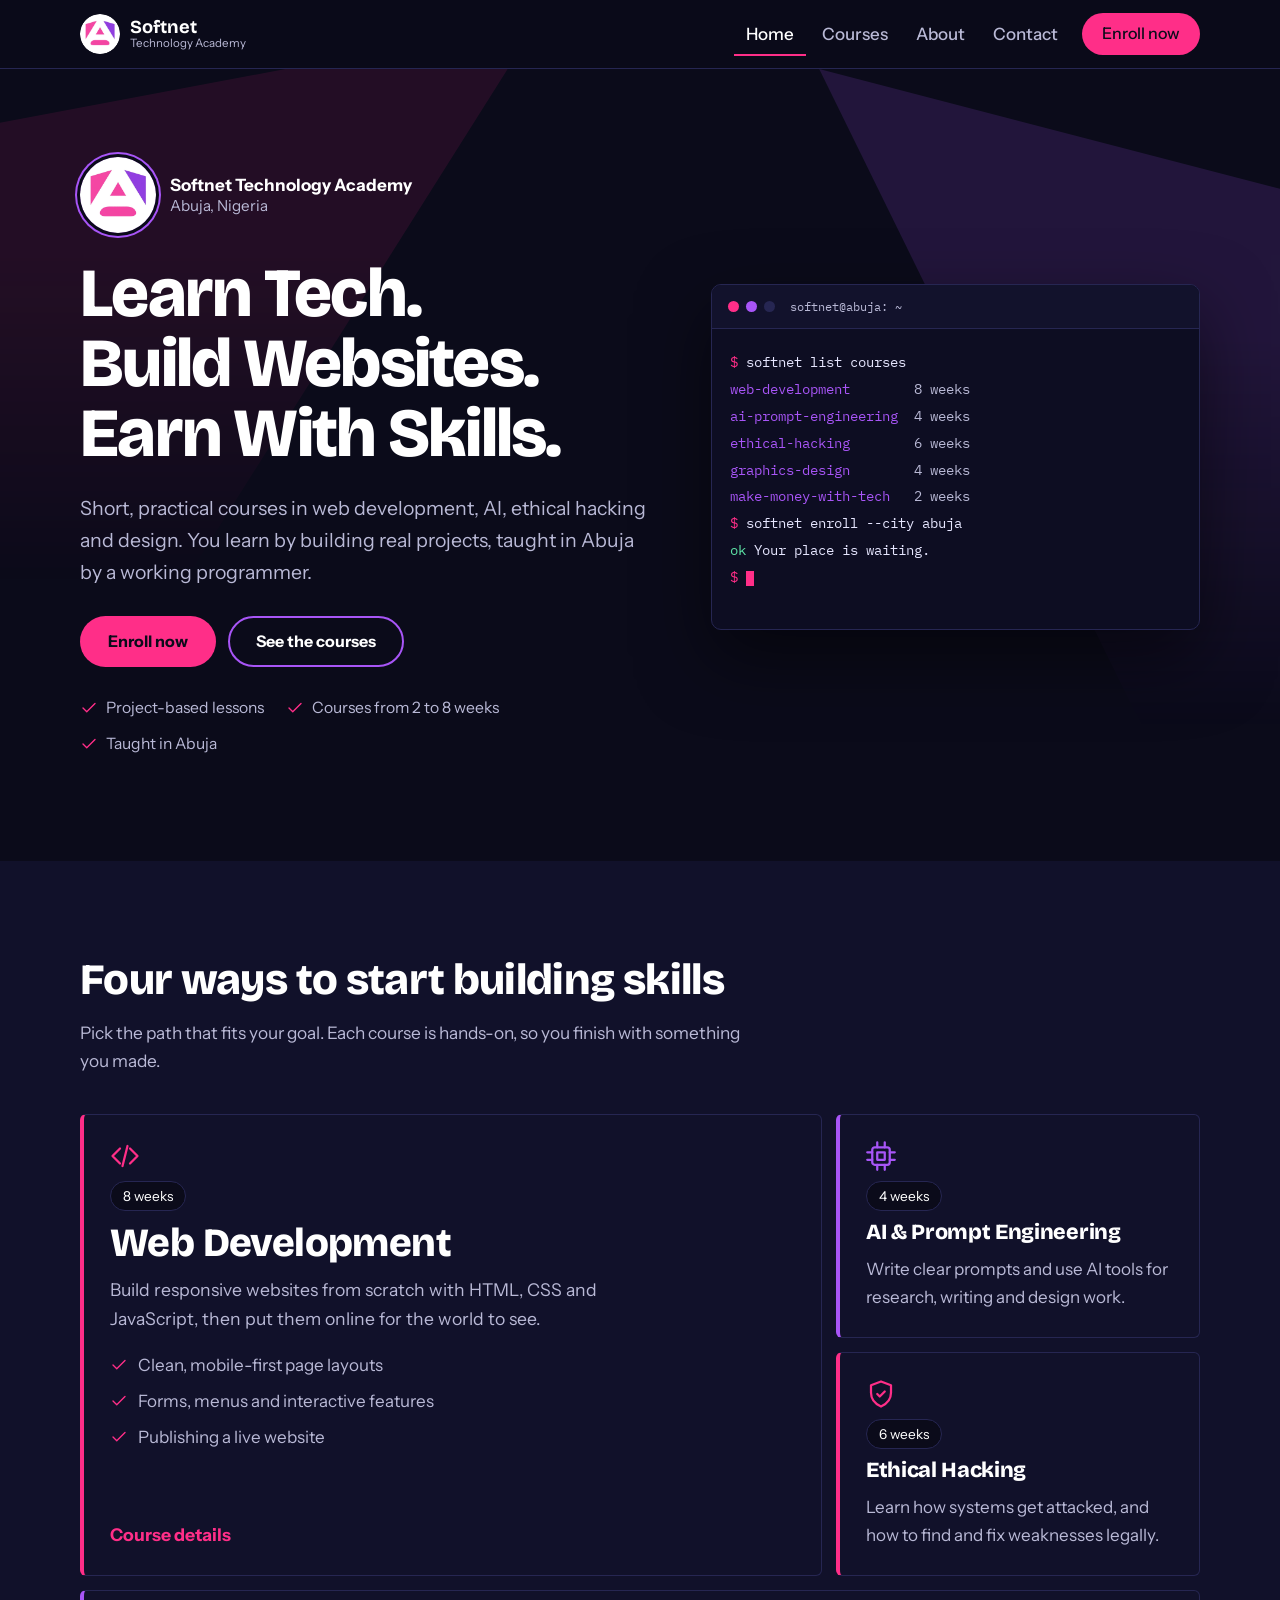
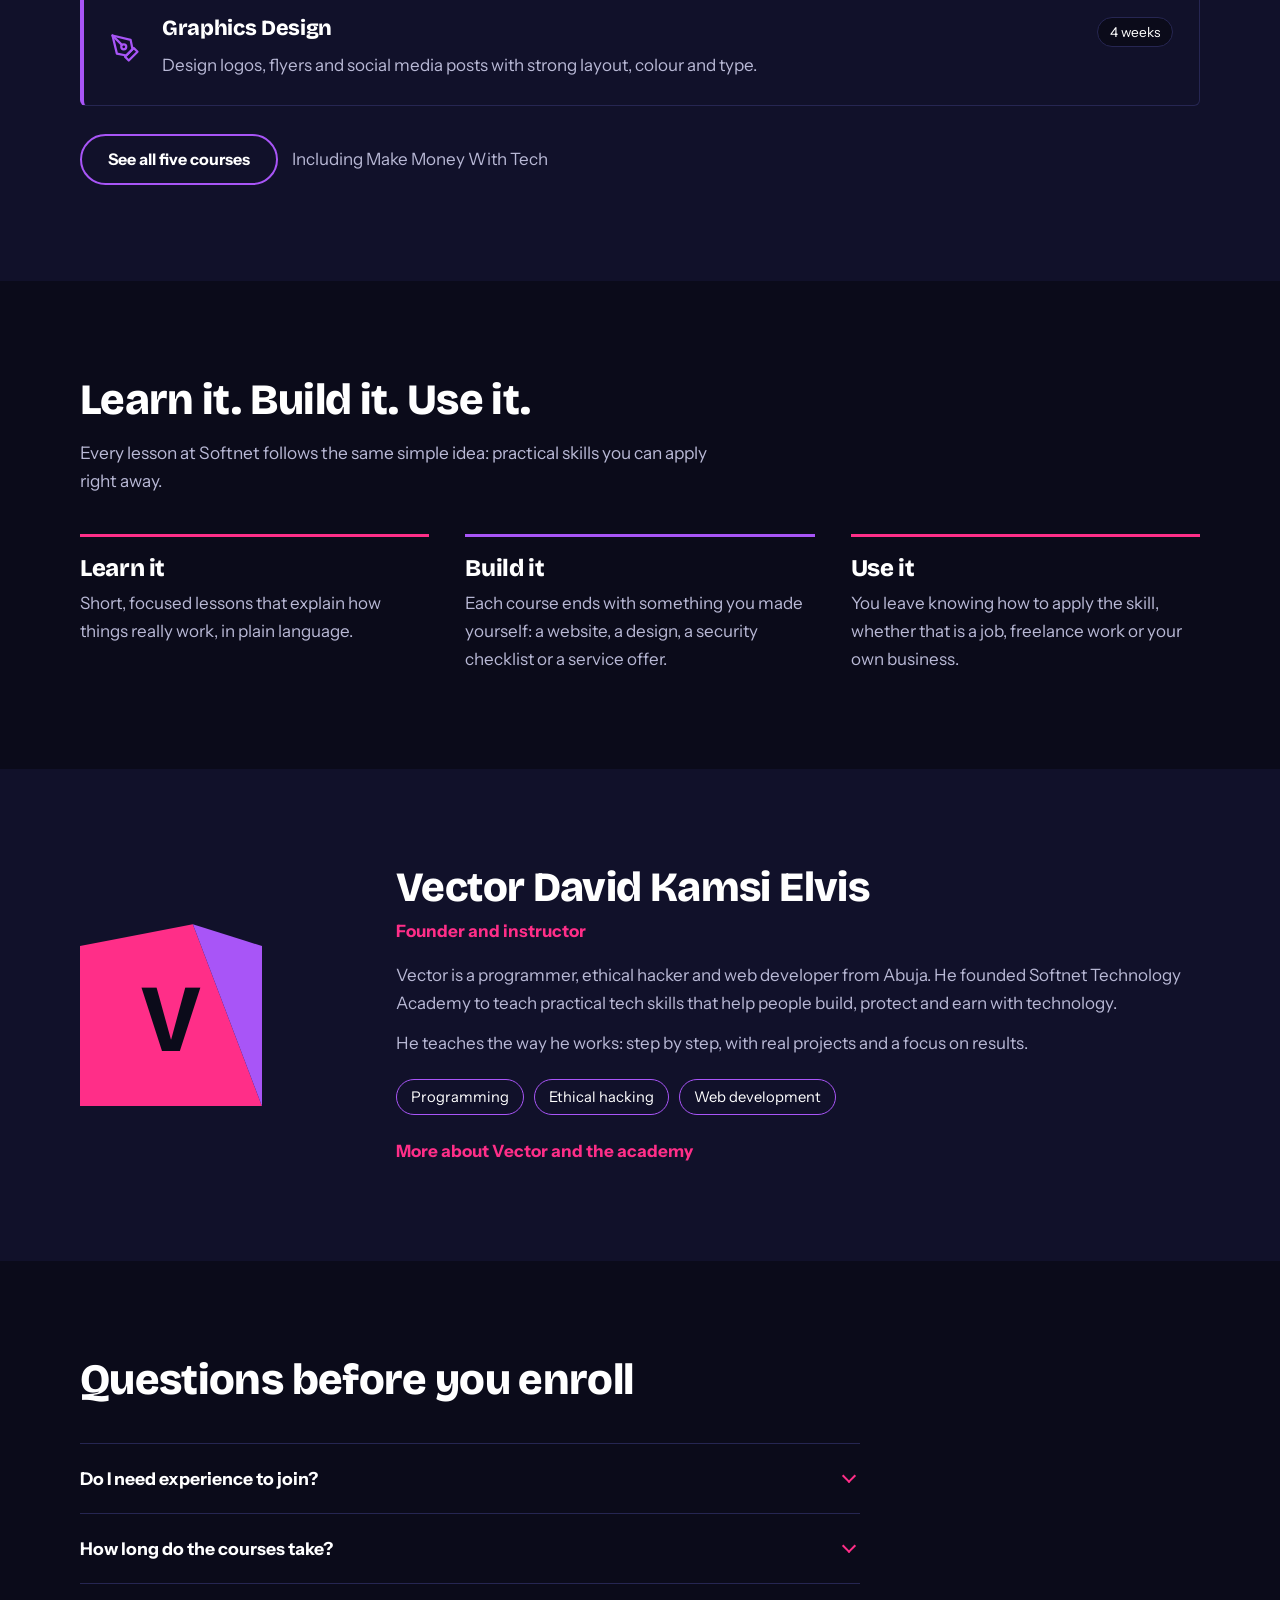
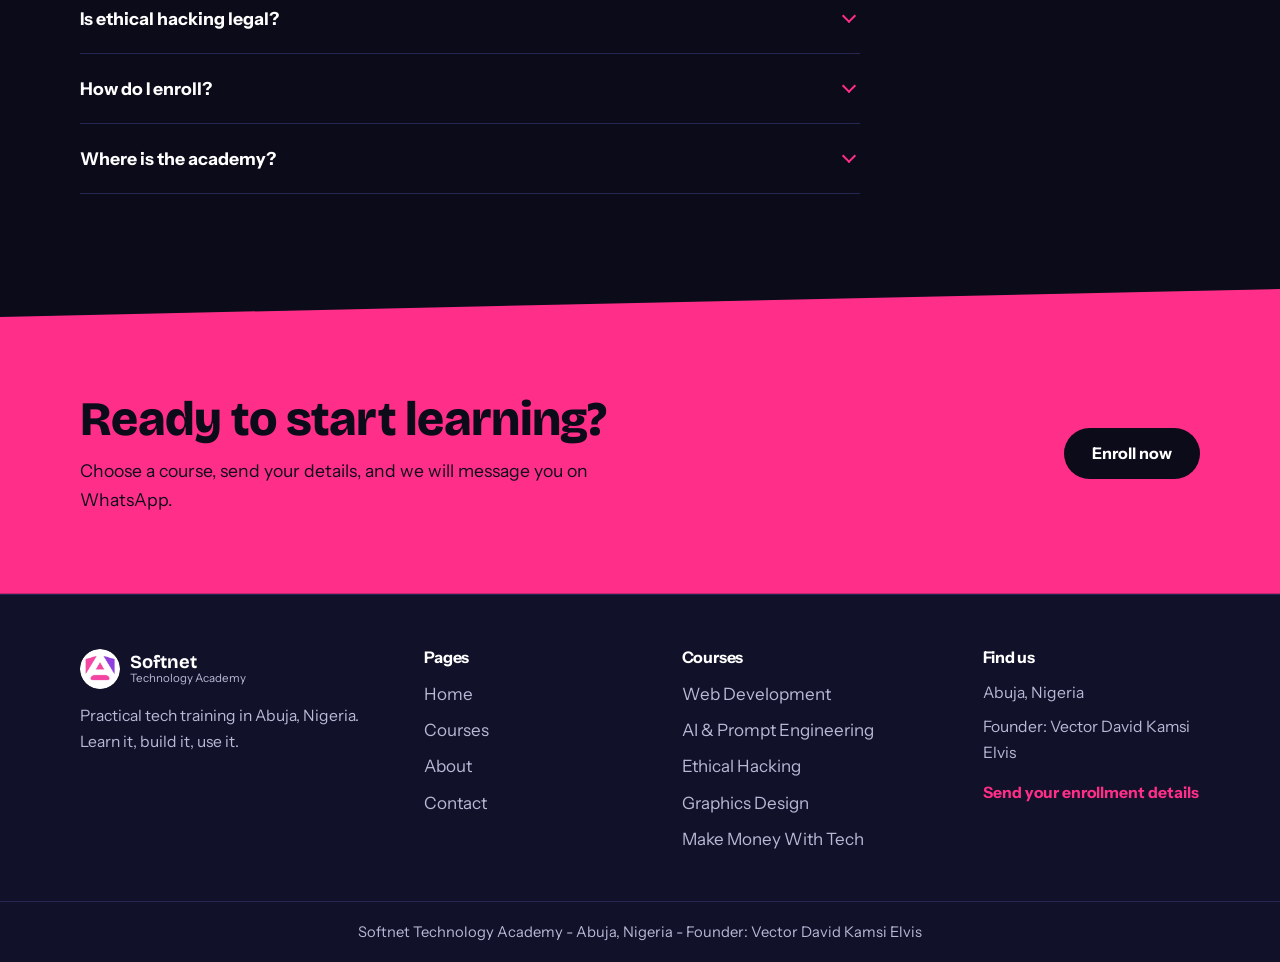
==== commit 4cb30676: "Upgrade site design" ====
--- a/index.html
+++ b/index.html
@@ -2,94 +2,190 @@
 <html lang="en">
 <head>
 <meta charset="UTF-8">
-<meta name="viewport" content="width=device-width, initial-scale=1.0">
+<meta name="viewport" content="width=device-width, initial-scale=1">
 <title>Softnet Technology Academy | Learn Tech, Build Websites in Abuja</title>
-<meta name="description" content="Softnet Technology Academy in Abuja, Nigeria teaches practical tech skills: web development, AI &amp; prompt engineering, ethical hacking and graphics design. Enroll today.">
-<meta name="keywords" content="tech academy Abuja, learn web development Abuja, ethical hacking course Nigeria, graphics design training Abuja, prompt engineering, coding school Nigeria, Softnet Technology Academy">
+<meta name="description" content="Softnet Technology Academy in Abuja, Nigeria teaches practical tech skills: web development, AI and prompt engineering, ethical hacking and graphics design. Enroll today.">
+<meta name="keywords" content="Softnet Technology Academy, tech academy Abuja, learn web development Abuja, ethical hacking course Nigeria, graphics design training Abuja, prompt engineering course, coding school Nigeria, learn tech Abuja">
 <meta name="author" content="Vector David Kamsi Elvis">
 <meta name="theme-color" content="#0b0b1a">
+<meta name="google-site-verification" content="MwQ1hpRbO0LSqHjCaqxayibc6W6-r-oxV6-lSGNBybg" />
+<link rel="canonical" href="https://anulikamadueagles-design.github.io/softnet-technology-academy/">
 <link rel="icon" type="image/png" href="favicon.png">
 <link rel="apple-touch-icon" href="apple-touch-icon.png">
-<style>
-*{box-sizing:border-box;margin:0;padding:0}
-body{font-family:Arial,Helvetica,sans-serif;background:#0b0b1a;color:#fff;line-height:1.6}
-a{color:#ff2e88;text-decoration:none}
-header{background:#12122b;border-bottom:2px solid #a855f7;position:sticky;top:0;z-index:10}
-.nav{max-width:1000px;margin:auto;padding:10px 16px;display:flex;flex-wrap:wrap;align-items:center;justify-content:space-between;gap:8px}
-.logo{display:flex;align-items:center;gap:8px;font-weight:bold;font-size:1.05rem;color:#fff}
-.logo img{width:36px;height:36px;border-radius:50%}
-.logo span{color:#ff2e88}
-nav a{color:#fff;margin-left:14px;font-size:.95rem}
-nav a:hover,nav a.active{color:#ff2e88}
-.wrap{max-width:1000px;margin:auto;padding:36px 16px}
-.btn{display:inline-block;background:linear-gradient(90deg,#ff2e88,#a855f7);color:#fff;padding:12px 26px;border-radius:30px;font-weight:bold;border:0;font-size:1rem;cursor:pointer}
-.btn:hover{opacity:.9;color:#fff}
-.card{background:#14142e;border:1px solid #2a2a50;border-radius:12px;padding:22px}
-.card h3{color:#a855f7;margin-bottom:6px}
-.card p{color:#d4d4e8;font-size:.95rem}
-.grid{display:grid;grid-template-columns:repeat(auto-fit,minmax(240px,1fr));gap:16px}
-.page-title{text-align:center;padding:50px 16px 10px;background:linear-gradient(135deg,#1a0b2e,#0b0b1a)}
-.page-title h1{font-size:2rem;margin-bottom:8px}
-.page-title h1 span{color:#ff2e88}
-.page-title p{color:#d4d4e8;max-width:600px;margin:0 auto 20px}
-h2{font-size:1.5rem;margin-bottom:18px;color:#fff}
-h2 span{color:#ff2e88}
-.center{text-align:center;margin-top:26px}
-footer{text-align:center;padding:24px 16px;background:#12122b;border-top:2px solid #ff2e88;font-size:.9rem;color:#d4d4e8}
-.hero{text-align:center;padding:50px 16px 60px;background:linear-gradient(135deg,#1a0b2e,#0b0b1a)}
-.hero-logo{width:130px;height:130px;border-radius:50%;margin:0 auto 20px;display:block;box-shadow:0 0 30px rgba(168,85,247,.5)}
-.hero h1{font-size:2rem;line-height:1.25;margin-bottom:14px}
-.hero h1 span{background:linear-gradient(90deg,#ff2e88,#a855f7);-webkit-background-clip:text;background-clip:text;color:transparent}
-.hero p{max-width:600px;margin:0 auto 24px;color:#d4d4e8}
-.founder{display:flex;flex-wrap:wrap;gap:20px;align-items:center;background:#14142e;border:1px solid #a855f7;border-radius:14px;padding:24px}
-.avatar{width:90px;height:90px;border-radius:50%;background:linear-gradient(135deg,#ff2e88,#a855f7);display:flex;align-items:center;justify-content:center;font-size:2rem;font-weight:bold;flex-shrink:0}
-.founder div.info{flex:1;min-width:220px}
-.founder h3{color:#ff2e88}
-.founder p{color:#d4d4e8}
-</style>
+<meta property="og:type" content="website">
+<meta property="og:site_name" content="Softnet Technology Academy">
+<meta property="og:title" content="Softnet Technology Academy | Learn Tech, Build Websites in Abuja">
+<meta property="og:description" content="Softnet Technology Academy in Abuja, Nigeria teaches practical tech skills: web development, AI and prompt engineering, ethical hacking and graphics design. Enroll today.">
+<meta property="og:url" content="https://anulikamadueagles-design.github.io/softnet-technology-academy/">
+<meta property="og:image" content="https://anulikamadueagles-design.github.io/softnet-technology-academy/og-image.png">
+<meta name="twitter:card" content="summary_large_image">
+<link rel="preconnect" href="https://fonts.googleapis.com">
+<link rel="preconnect" href="https://fonts.gstatic.com" crossorigin>
+<link href="https://fonts.googleapis.com/css2?family=Bricolage+Grotesque:opsz,wght@12..96,600;12..96,800&family=IBM+Plex+Mono:wght@400;500&family=Instrument+Sans:wght@400;500;700&display=swap" rel="stylesheet">
+<link rel="stylesheet" href="style.css">
+<script>document.documentElement.className+=" js"</script>
+<script type="application/ld+json">
+{"@context":"https://schema.org","@graph":[
+{"@type":"WebSite","name":"Softnet Technology Academy","alternateName":"Softnet Academy","url":"https://anulikamadueagles-design.github.io/softnet-technology-academy/"},
+{"@type":"EducationalOrganization","name":"Softnet Technology Academy","url":"https://anulikamadueagles-design.github.io/softnet-technology-academy/","logo":"https://anulikamadueagles-design.github.io/softnet-technology-academy/logo.png","image":"https://anulikamadueagles-design.github.io/softnet-technology-academy/og-image.png","description":"Practical tech training in Abuja, Nigeria: web development, AI and prompt engineering, ethical hacking, graphics design and making money with tech.","address":{"@type":"PostalAddress","addressLocality":"Abuja","addressCountry":"NG"},"founder":{"@type":"Person","name":"Vector David Kamsi Elvis","jobTitle":"Founder, programmer, ethical hacker and web developer"}}
+]}
+</script>
 </head>
 <body>
-<header>
-<div class="nav">
-<a class="logo" href="index.html"><img src="logo.png" alt="Softnet Technology Academy logo">Softnet <span>Academy</span></a>
-<nav>
-<a class="active" href="index.html">Home</a>
-<a href="courses.html">Courses</a>
-<a href="about.html">About</a>
-<a href="contact.html">Contact</a>
+<a class="skip" href="#main">Skip to content</a>
+<header class="site-header">
+<div class="container bar">
+<a class="brand" href="index.html" aria-label="Softnet Technology Academy home"><img src="logo.png" width="40" height="40" alt=""><span><b>Softnet</b><small>Technology Academy</small></span></a>
+<button class="nav-toggle" type="button" aria-label="Open menu" aria-expanded="false" aria-controls="site-nav"><svg viewBox="0 0 24 24" fill="none" stroke="currentColor" stroke-width="1.8" stroke-linecap="round" stroke-linejoin="round" aria-hidden="true"><line x1="3" y1="7" x2="21" y2="7"/><line x1="3" y1="12" x2="21" y2="12"/><line x1="3" y1="17" x2="21" y2="17"/></svg></button>
+<nav class="nav" id="site-nav" aria-label="Main">
+<ul>
+<li><a href="index.html" aria-current="page">Home</a></li>
+<li><a href="courses.html">Courses</a></li>
+<li><a href="about.html">About</a></li>
+<li><a href="contact.html">Contact</a></li>
+<li><a class="btn btn-pink" href="contact.html">Enroll now</a></li>
+</ul>
 </nav>
 </div>
 </header>
+<main id="main">
+
 <section class="hero">
-<img class="hero-logo" src="logo.png" alt="Softnet Technology Academy icon">
-<h1>Learn Tech. Build Websites. <span>Earn With Skills.</span></h1>
-<p>Practical, hands-on tech training in Abuja, Nigeria. Learn real skills you can use to build projects and earn.</p>
-<a class="btn" href="contact.html">Enroll Now</a>
-</section>
-
-<main class="wrap">
-<h2>Our <span>Courses</span></h2>
-<div class="grid">
-<div class="card"><h3>Web Development</h3><p>Build modern, responsive websites from scratch with HTML, CSS and JavaScript.</p></div>
-<div class="card"><h3>AI &amp; Prompt Engineering</h3><p>Learn how to work with AI tools and write prompts that get powerful results.</p></div>
-<div class="card"><h3>Ethical Hacking</h3><p>Understand cyber security, find weaknesses and learn how to protect systems legally.</p></div>
-<div class="card"><h3>Graphics Design</h3><p>Create logos, posters and social media designs that stand out.</p></div>
+<div class="container hero-grid">
+<div>
+<div class="mark"><img src="logo.png" width="76" height="76" alt="Softnet Technology Academy logo"><span>Softnet Technology Academy<small>Abuja, Nigeria</small></span></div>
+<h1><span>Learn Tech.</span><span>Build Websites.</span><span>Earn With Skills.</span></h1>
+<p class="lede">Short, practical courses in web development, AI, ethical hacking and design. You learn by building real projects, taught in Abuja by a working programmer.</p>
+<div class="btn-row"><a class="btn btn-pink" href="contact.html">Enroll now</a><a class="btn btn-line" href="courses.html">See the courses</a></div>
+<ul class="ticks"><li><svg viewBox="0 0 24 24" fill="none" stroke="currentColor" stroke-width="1.8" stroke-linecap="round" stroke-linejoin="round" aria-hidden="true"><polyline points="20 6 9 17 4 12"/></svg>Project-based lessons</li><li><svg viewBox="0 0 24 24" fill="none" stroke="currentColor" stroke-width="1.8" stroke-linecap="round" stroke-linejoin="round" aria-hidden="true"><polyline points="20 6 9 17 4 12"/></svg>Courses from 2 to 8 weeks</li><li><svg viewBox="0 0 24 24" fill="none" stroke="currentColor" stroke-width="1.8" stroke-linecap="round" stroke-linejoin="round" aria-hidden="true"><polyline points="20 6 9 17 4 12"/></svg>Taught in Abuja</li></ul>
 </div>
-<div class="center"><a class="btn" href="courses.html">See All Courses</a></div>
-</main>
-
-<section class="wrap">
-<h2>Meet The <span>Founder</span></h2>
-<div class="founder">
-<div class="avatar">V</div>
-<div class="info">
-<h3>Vector David Kamsi Elvis</h3>
-<p>Programmer, ethical hacker and web developer from Abuja. He founded Softnet Technology Academy to teach practical tech skills that help people build and earn.</p>
-<p style="margin-top:10px"><a href="about.html">Read more about him &rarr;</a></p>
+<div class="term" role="img" aria-label="A terminal listing the five Softnet courses">
+<div class="term-bar"><i></i><i></i><i></i><span>softnet@abuja: ~</span></div>
+<div class="term-body" aria-hidden="true">
+<span class="tl" style="--n:23;--d:0.30s"><span class="p">$</span> softnet list courses</span>
+<span class="tl" style="--n:31;--d:0.82s"><span class="w">web-development</span>        <span class="d">8 weeks</span></span>
+<span class="tl" style="--n:31;--d:1.46s"><span class="w">ai-prompt-engineering</span>  <span class="d">4 weeks</span></span>
+<span class="tl" style="--n:31;--d:2.11s"><span class="w">ethical-hacking</span>        <span class="d">6 weeks</span></span>
+<span class="tl" style="--n:31;--d:2.76s"><span class="w">graphics-design</span>        <span class="d">4 weeks</span></span>
+<span class="tl" style="--n:31;--d:3.40s"><span class="w">make-money-with-tech</span>   <span class="d">2 weeks</span></span>
+<span class="tl" style="--n:30;--d:4.05s"><span class="p">$</span> softnet enroll --city abuja</span>
+<span class="tl" style="--n:26;--d:4.68s"><span class="ok">ok</span> Your place is waiting.</span>
+<span class="tl" style="--n:3;--d:5.24s"><span class="p">$</span> <span class="cursor"></span></span>
+</div>
 </div>
 </div>
 </section>
 
-<footer>Softnet Technology Academy - Abuja, Nigeria - Founder: Vector David Kamsi Elvis</footer>
+<section class="section section-alt" id="courses">
+<div class="container">
+<div class="sec-head"><h2>Four ways to start building skills</h2><p>Pick the path that fits your goal. Each course is hands-on, so you finish with something you made.</p></div>
+<div class="bento">
+<article class="tile tile-big pink">
+<svg class="ico" viewBox="0 0 24 24" fill="none" stroke="currentColor" stroke-width="1.8" stroke-linecap="round" stroke-linejoin="round" aria-hidden="true"><polyline points="16 18 22 12 16 6"/><polyline points="8 6 2 12 8 18"/><line x1="14" y1="4" x2="10" y2="20"/></svg>
+<span class="chip">8 weeks</span>
+<h3>Web Development</h3>
+<p>Build responsive websites from scratch with HTML, CSS and JavaScript, then put them online for the world to see.</p>
+<ul>
+<li><svg viewBox="0 0 24 24" fill="none" stroke="currentColor" stroke-width="1.8" stroke-linecap="round" stroke-linejoin="round" aria-hidden="true"><polyline points="20 6 9 17 4 12"/></svg><span>Clean, mobile-first page layouts</span></li>
+<li><svg viewBox="0 0 24 24" fill="none" stroke="currentColor" stroke-width="1.8" stroke-linecap="round" stroke-linejoin="round" aria-hidden="true"><polyline points="20 6 9 17 4 12"/></svg><span>Forms, menus and interactive features</span></li>
+<li><svg viewBox="0 0 24 24" fill="none" stroke="currentColor" stroke-width="1.8" stroke-linecap="round" stroke-linejoin="round" aria-hidden="true"><polyline points="20 6 9 17 4 12"/></svg><span>Publishing a live website</span></li>
+</ul>
+<p style="margin-top:auto;padding-top:14px"><a class="textlink" href="courses.html#web">Course details</a></p>
+</article>
+<article class="tile purple">
+<svg class="ico" viewBox="0 0 24 24" fill="none" stroke="currentColor" stroke-width="1.8" stroke-linecap="round" stroke-linejoin="round" aria-hidden="true"><rect x="5" y="5" width="14" height="14" rx="2"/><rect x="9" y="9" width="6" height="6"/><path d="M9 1v4M15 1v4M9 19v4M15 19v4M1 9h4M1 15h4M19 9h4M19 15h4"/></svg>
+<span class="chip">4 weeks</span>
+<h3>AI &amp; Prompt Engineering</h3>
+<p>Write clear prompts and use AI tools for research, writing and design work.</p>
+</article>
+<article class="tile pink">
+<svg class="ico" viewBox="0 0 24 24" fill="none" stroke="currentColor" stroke-width="1.8" stroke-linecap="round" stroke-linejoin="round" aria-hidden="true"><path d="M12 2l8 3v6c0 5-3.5 9-8 11-4.5-2-8-6-8-11V5l8-3z"/><path d="M9 12l2 2 4-4"/></svg>
+<span class="chip">6 weeks</span>
+<h3>Ethical Hacking</h3>
+<p>Learn how systems get attacked, and how to find and fix weaknesses legally.</p>
+</article>
+<article class="tile tile-wide purple">
+<svg class="ico" viewBox="0 0 24 24" fill="none" stroke="currentColor" stroke-width="1.8" stroke-linecap="round" stroke-linejoin="round" aria-hidden="true"><path d="M12 19l7-7 3 3-7 7-3-3z"/><path d="M18 13l-1.5-7.5L2 2l3.5 14.5L13 18l5-5z"/><path d="M2 2l7.5 7.5"/><circle cx="11" cy="11" r="2"/></svg>
+<div class="tw-text"><h3>Graphics Design</h3><p>Design logos, flyers and social media posts with strong layout, colour and type.</p></div>
+<span class="chip">4 weeks</span>
+</article>
+</div>
+<div class="more"><a class="btn btn-line" href="courses.html">See all five courses</a><span>Including Make Money With Tech</span></div>
+</div>
+</section>
+
+<section class="section">
+<div class="container">
+<div class="sec-head"><h2>Learn it. Build it. Use it.</h2><p>Every lesson at Softnet follows the same simple idea: practical skills you can apply right away.</p></div>
+<div class="three">
+<div><h3>Learn it</h3><p>Short, focused lessons that explain how things really work, in plain language.</p></div>
+<div><h3>Build it</h3><p>Each course ends with something you made yourself: a website, a design, a security checklist or a service offer.</p></div>
+<div><h3>Use it</h3><p>You leave knowing how to apply the skill, whether that is a job, freelance work or your own business.</p></div>
+</div>
+</div>
+</section>
+
+<section class="section section-alt" id="founder">
+<div class="container founder">
+<div class="badge" aria-hidden="true"><b>V</b></div>
+<div>
+<h2>Vector David Kamsi Elvis</h2>
+<p class="role">Founder and instructor</p>
+<p>Vector is a programmer, ethical hacker and web developer from Abuja. He founded Softnet Technology Academy to teach practical tech skills that help people build, protect and earn with technology.</p>
+<p>He teaches the way he works: step by step, with real projects and a focus on results.</p>
+<div class="skills"><span>Programming</span><span>Ethical hacking</span><span>Web development</span></div>
+<a class="textlink" href="about.html">More about Vector and the academy</a>
+</div>
+</div>
+</section>
+
+<section class="section">
+<div class="container">
+<div class="sec-head"><h2>Questions before you enroll</h2></div>
+<div class="faq">
+<details><summary>Do I need experience to join?</summary><p>No. The courses start from the basics and build up, so you can join as a beginner and grow from there.</p></details>
+<details><summary>How long do the courses take?</summary><p>They run from 2 weeks (Make Money With Tech) to 8 weeks (Web Development). Each course page lists the exact duration.</p></details>
+<details><summary>Is ethical hacking legal?</summary><p>Yes. We teach how to find and fix weaknesses with permission and within the law, so you can protect websites, devices and accounts.</p></details>
+<details><summary>How do I enroll?</summary><p>Fill in the enrollment form with your name, WhatsApp number and the course you want. We will message you on WhatsApp to confirm your place.</p></details>
+<details><summary>Where is the academy?</summary><p>Softnet Technology Academy is based in Abuja, Nigeria.</p></details>
+</div>
+</div>
+</section>
+
+<section class="cta">
+<div class="container">
+<div><h2>Ready to start learning?</h2><p>Choose a course, send your details, and we will message you on WhatsApp.</p></div>
+<a class="btn btn-dark" href="contact.html">Enroll now</a>
+</div>
+</section>
+</main>
+<footer class="site-footer">
+<div class="container foot-grid">
+<div>
+<a class="brand" href="index.html"><img src="logo.png" width="40" height="40" alt=""><span><b>Softnet</b><small>Technology Academy</small></span></a>
+<p>Practical tech training in Abuja, Nigeria. Learn it, build it, use it.</p>
+</div>
+<div><h3>Pages</h3><ul>
+<li><a href="index.html">Home</a></li>
+<li><a href="courses.html">Courses</a></li>
+<li><a href="about.html">About</a></li>
+<li><a href="contact.html">Contact</a></li>
+</ul></div>
+<div><h3>Courses</h3><ul>
+<li><a href="courses.html#web">Web Development</a></li>
+<li><a href="courses.html#ai">AI &amp; Prompt Engineering</a></li>
+<li><a href="courses.html#hacking">Ethical Hacking</a></li>
+<li><a href="courses.html#design">Graphics Design</a></li>
+<li><a href="courses.html#money">Make Money With Tech</a></li>
+</ul></div>
+<div><h3>Find us</h3>
+<p>Abuja, Nigeria</p>
+<p style="margin-top:8px">Founder: Vector David Kamsi Elvis</p>
+<p style="margin-top:14px"><a class="textlink" href="contact.html">Send your enrollment details</a></p>
+</div>
+</div>
+<div class="foot-bar"><div class="container">Softnet Technology Academy - Abuja, Nigeria - Founder: Vector David Kamsi Elvis</div></div>
+</footer>
+<script src="script.js" defer></script>
 </body>
 </html>
--- a/style.css
+++ b/style.css
@@ -0,0 +1,247 @@
+:root{--bg:#0b0b1a;--bg-2:#11112a;--bg-3:#181838;--line:#262652;--pink:#ff2e88;--purple:#a855f7;--text:#fff;--muted:#b9b9d6;
+--head:"Bricolage Grotesque","Trebuchet MS",system-ui,sans-serif;
+--body:"Instrument Sans",system-ui,-apple-system,"Segoe UI",Roboto,Arial,sans-serif;
+--mono:"IBM Plex Mono",ui-monospace,Menlo,Consolas,monospace}
+*,*::before,*::after{box-sizing:border-box}
+html{scroll-behavior:smooth;-webkit-text-size-adjust:100%}
+body{margin:0;background:var(--bg);color:var(--text);font-family:var(--body);font-size:1.0625rem;line-height:1.65}
+img,svg{display:block;max-width:100%}
+a{color:inherit;text-decoration:none}
+h1,h2,h3{font-family:var(--head);line-height:1.1;margin:0;font-weight:800;letter-spacing:-.015em}
+p{margin:0}
+ul,ol{margin:0;padding:0;list-style:none}
+.container{width:min(1120px,calc(100% - 40px));margin-inline:auto}
+.skip{position:absolute;left:-999px;top:8px;background:var(--pink);color:var(--bg);padding:8px 14px;border-radius:6px;z-index:100;font-weight:700}
+.skip:focus{left:8px}
+:focus-visible{outline:3px solid var(--purple);outline-offset:3px;border-radius:4px}
+
+/* header */
+.site-header{position:sticky;top:0;z-index:50;background:rgba(11,11,26,.94);backdrop-filter:blur(10px);-webkit-backdrop-filter:blur(10px);border-bottom:1px solid var(--line)}
+.bar{display:flex;align-items:center;justify-content:space-between;height:68px;gap:16px}
+.brand{display:flex;align-items:center;gap:10px}
+.brand img{width:40px;height:40px;border-radius:50%}
+.brand b{display:block;font-family:var(--head);font-size:1.15rem;line-height:1.1}
+.brand small{display:block;font-size:.72rem;color:var(--muted);line-height:1.2}
+.nav ul{display:flex;gap:4px;align-items:center}
+.nav a{display:block;padding:8px 12px;border-radius:6px;color:var(--muted);font-weight:500;transition:color .2s}
+.nav a:hover{color:#fff}
+.nav a[aria-current="page"]{color:#fff;box-shadow:inset 0 -2px 0 var(--pink);border-radius:0}
+.nav .btn-pink{color:var(--bg);padding:9px 18px;margin-left:8px;border-radius:999px;box-shadow:none}
+.nav .btn-pink:hover{color:var(--bg)}
+.nav-toggle{display:none;background:none;border:1px solid var(--line);color:#fff;width:44px;height:44px;border-radius:8px;cursor:pointer;align-items:center;justify-content:center}
+.nav-toggle svg{width:22px;height:22px}
+@media(max-width:859px){
+.nav-toggle{display:inline-flex}
+.nav ul{flex-wrap:wrap}
+.js .nav{display:none;position:absolute;top:68px;left:0;right:0;background:var(--bg-2);border-bottom:1px solid var(--line);padding:12px 20px 22px}
+.js .nav.open{display:block}
+.js .nav ul{flex-direction:column;align-items:stretch;gap:2px}
+.js .nav a{padding:13px 8px;font-size:1.05rem}
+.js .nav a[aria-current="page"]{box-shadow:none;color:var(--pink)}
+.js .nav .btn-pink{margin:10px 0 0;text-align:center;padding:14px 18px}
+}
+
+/* buttons */
+.btn{display:inline-flex;align-items:center;justify-content:center;gap:8px;padding:14px 26px;border-radius:999px;font-weight:700;font-family:var(--body);border:2px solid transparent;cursor:pointer;font-size:1rem;line-height:1.2;transition:transform .15s,background .2s,color .2s,border-color .2s}
+.btn:active{transform:translateY(1px)}
+.btn-pink{background:var(--pink);color:var(--bg)}
+.btn-pink:hover{background:#ff5fa3}
+.btn-line{border-color:var(--purple);color:#fff;background:transparent}
+.btn-line:hover{background:var(--purple);color:var(--bg)}
+.btn-dark{background:var(--bg);color:#fff}
+.btn-dark:hover{background:#000}
+.btn-row{display:flex;flex-wrap:wrap;gap:12px}
+
+/* sections */
+.section{padding:clamp(56px,8vw,96px) 0}
+.section-alt{background:var(--bg-2)}
+.sec-head{max-width:660px;margin-bottom:38px}
+.sec-head h2{font-size:clamp(1.8rem,4.2vw,2.7rem)}
+.sec-head p{color:var(--muted);margin-top:14px;font-size:1.08rem}
+
+/* hero */
+.hero{position:relative;overflow:hidden;padding:clamp(40px,7vw,88px) 0 clamp(56px,9vw,104px)}
+.hero::before,.hero::after{content:"";position:absolute;pointer-events:none}
+.hero::before{left:-10%;top:-6%;width:52%;height:72%;background:var(--pink);opacity:.10;-webkit-mask-image:linear-gradient(#000 40%,transparent);mask-image:linear-gradient(#000 40%,transparent);clip-path:polygon(0 22%,100% 0,46% 100%,0 100%)}
+.hero::after{right:-8%;top:0;width:44%;height:84%;background:var(--purple);opacity:.15;-webkit-mask-image:linear-gradient(#000 40%,transparent);mask-image:linear-gradient(#000 40%,transparent);clip-path:polygon(0 0,100% 22%,100% 100%,58% 100%)}
+.hero .container{position:relative;z-index:1}
+.hero-grid{display:grid;gap:44px;align-items:center}
+@media(min-width:920px){.hero-grid{grid-template-columns:1.08fr .92fr;gap:56px}}
+.mark{display:flex;align-items:center;gap:14px;margin-bottom:26px}
+.mark img{width:76px;height:76px;border-radius:50%;box-shadow:0 0 0 3px var(--bg),0 0 0 5px var(--purple)}
+.mark span{font-weight:700;line-height:1.3}
+.mark small{display:block;color:var(--muted);font-weight:400;font-size:.95rem}
+.hero h1{font-size:clamp(2.35rem,7vw,4.3rem);line-height:1.02;letter-spacing:-.025em;margin-bottom:22px}
+.hero h1 span{display:block}
+.lede{color:var(--muted);font-size:clamp(1.05rem,2.2vw,1.22rem);max-width:34em;margin-bottom:28px}
+.ticks{display:flex;flex-wrap:wrap;gap:10px 22px;margin-top:28px;color:var(--muted);font-size:.98rem}
+.ticks li{display:flex;align-items:center;gap:8px}
+.ticks svg{width:18px;height:18px;color:var(--pink);flex-shrink:0}
+
+/* terminal */
+.term{background:#0d0d22;border:1px solid var(--line);border-radius:10px;overflow:hidden;box-shadow:0 28px 70px rgba(0,0,0,.5)}
+.term-bar{display:flex;align-items:center;gap:7px;padding:12px 16px;border-bottom:1px solid var(--line);background:#12122c}
+.term-bar i{width:11px;height:11px;border-radius:50%;background:var(--line)}
+.term-bar i:nth-child(1){background:var(--pink)}
+.term-bar i:nth-child(2){background:var(--purple)}
+.term-bar span{margin-left:8px;font-family:var(--mono);font-size:.74rem;color:var(--muted)}
+.term-body{padding:20px 18px 24px;font-family:var(--mono);font-size:.78rem;line-height:1.95;min-height:300px;color:#e6e6ff}
+@media(min-width:460px){.term-body{font-size:.86rem}}
+.tl{display:block;overflow:hidden;white-space:pre;width:calc(var(--n)*1ch)}
+.tl .p{color:var(--pink)}
+.tl .d{color:var(--muted)}
+.tl .w{color:var(--purple)}
+.tl .ok{color:#5ee6a8}
+.cursor{display:inline-block;width:.6em;height:1.05em;background:var(--pink);vertical-align:text-bottom}
+@media(prefers-reduced-motion:no-preference){
+.tl{animation:type calc(var(--n)*.016s) steps(var(--n),end) var(--d) both}
+.cursor{animation:blink 1s steps(1) infinite 4s}
+@keyframes type{from{width:0}to{width:calc(var(--n)*1ch)}}
+@keyframes blink{50%{opacity:0}}
+}
+
+/* course tiles */
+.bento{display:grid;gap:14px}
+@media(min-width:780px){.bento{grid-template-columns:repeat(3,1fr)}
+.tile-big{grid-column:span 2;grid-row:span 2}
+.tile-wide{grid-column:span 3}}
+.tile{background:var(--bg-2);border:1px solid var(--line);border-left:4px solid var(--purple);border-radius:6px;padding:26px;display:flex;flex-direction:column;gap:10px;transition:border-color .2s,background .2s}
+.tile:hover{background:var(--bg-3);border-color:var(--pink)}
+.tile.pink{border-left-color:var(--pink)}
+.tile .ico{width:30px;height:30px;color:var(--pink)}
+.tile.purple .ico{color:var(--purple)}
+.tile h3{font-size:1.35rem}
+.tile-big h3{font-size:clamp(1.8rem,3.6vw,2.5rem)}
+.tile p{color:var(--muted)}
+.tile-big p{font-size:1.1rem;max-width:30em}
+.chip{align-self:flex-start;border:1px solid var(--line);border-radius:999px;padding:3px 12px;font-size:.85rem;color:#fff;background:var(--bg)}
+.tile-big ul{margin-top:8px;display:grid;gap:8px;color:var(--muted)}
+.tile-big li{display:flex;gap:10px;align-items:flex-start}
+.tile-big li svg{width:18px;height:18px;color:var(--pink);margin-top:5px;flex-shrink:0}
+.tile-wide .tw-text{display:flex;flex-direction:column;gap:10px}
+@media(min-width:780px){.tile-wide{flex-direction:row;align-items:center;gap:22px}.tile-wide .tw-text{flex:1}}
+.more{margin-top:28px;display:flex;flex-wrap:wrap;gap:14px;align-items:center;color:var(--muted)}
+
+/* principles */
+.three{display:grid;gap:30px}
+@media(min-width:780px){.three{grid-template-columns:repeat(3,1fr);gap:36px}}
+.three>div{border-top:3px solid var(--pink);padding-top:18px}
+.three>div:nth-child(2){border-color:var(--purple)}
+.three h3{font-size:1.5rem;margin-bottom:8px}
+.three p{color:var(--muted)}
+
+/* founder */
+.founder{display:grid;gap:32px;align-items:center}
+@media(min-width:800px){.founder{grid-template-columns:260px 1fr;gap:56px}}
+.badge{position:relative;width:min(240px,70%);aspect-ratio:1;display:flex;align-items:center;justify-content:center;font-family:var(--head);font-weight:800;font-size:6rem;color:var(--bg)}
+.badge::before{content:"";position:absolute;inset:0;background:var(--pink);clip-path:polygon(0 12%,62% 0,100% 100%,0 100%)}
+.badge::after{content:"";position:absolute;inset:0;background:var(--purple);clip-path:polygon(62% 0,100% 12%,100% 100%)}
+.badge b{position:relative;z-index:1;margin-top:10px}
+.founder h2{font-size:clamp(1.8rem,4vw,2.6rem);margin-bottom:6px}
+.founder .role{color:var(--pink);font-weight:700;margin-bottom:16px}
+.founder p+p{margin-top:12px}
+.founder p{color:var(--muted)}
+.skills{display:flex;flex-wrap:wrap;gap:10px;margin:22px 0}
+.skills span{border:1px solid var(--purple);border-radius:999px;padding:5px 14px;font-size:.92rem}
+.textlink{color:var(--pink);font-weight:700;border-bottom:2px solid transparent;transition:border-color .2s}
+.textlink:hover{border-color:var(--pink)}
+
+/* faq */
+.faq{max-width:780px}
+.faq details{border-top:1px solid var(--line)}
+.faq details:last-child{border-bottom:1px solid var(--line)}
+.faq summary{list-style:none;cursor:pointer;padding:20px 40px 20px 0;font-weight:700;font-size:1.1rem;position:relative}
+.faq summary::-webkit-details-marker{display:none}
+.faq summary::after{content:"";position:absolute;right:6px;top:50%;width:10px;height:10px;border-right:2px solid var(--pink);border-bottom:2px solid var(--pink);transform:translateY(-70%) rotate(45deg);transition:transform .25s}
+.faq details[open] summary::after{transform:translateY(-30%) rotate(-135deg)}
+.faq details p{color:var(--muted);padding:0 0 22px;max-width:40em}
+
+/* call to action */
+.cta{background:var(--pink);color:var(--bg);clip-path:polygon(0 28px,100% 0,100% 100%,0 100%);padding:clamp(64px,9vw,104px) 0 clamp(52px,7vw,80px);margin-top:-1px}
+.cta .container{display:grid;gap:22px}
+@media(min-width:800px){.cta .container{grid-template-columns:1fr auto;align-items:center;gap:40px}}
+.cta h2{font-size:clamp(1.9rem,4.4vw,3rem);margin-bottom:10px}
+.cta p{font-size:1.1rem;max-width:34em}
+
+/* sub page hero */
+.page-hero{position:relative;overflow:hidden;padding:clamp(44px,7vw,84px) 0 clamp(36px,5vw,56px);border-bottom:1px solid var(--line)}
+.page-hero::after{content:"";position:absolute;right:-6%;top:0;width:36%;height:100%;background:var(--purple);opacity:.14;clip-path:polygon(40% 0,100% 0,100% 100%,0 100%);pointer-events:none}
+.page-hero .container{position:relative;z-index:1}
+.page-hero h1{font-size:clamp(2.1rem,5.6vw,3.6rem);letter-spacing:-.02em;margin-bottom:14px;max-width:16em}
+.page-hero p{color:var(--muted);max-width:36em;font-size:1.12rem}
+
+/* course rows */
+.course{display:grid;gap:18px;padding:34px 0;border-top:1px solid var(--line);scroll-margin-top:84px}
+.course:first-child{border-top:0;padding-top:0}
+@media(min-width:860px){.course{grid-template-columns:190px 1fr auto;gap:40px;align-items:start}}
+.dur{display:flex;align-items:center;gap:14px}
+@media(min-width:860px){.dur{flex-direction:column;align-items:flex-start;gap:10px}}
+.dur svg{width:34px;height:34px}
+.dur strong{font-family:var(--head);font-size:2.6rem;line-height:1;font-weight:800}
+.dur small{display:block;color:var(--muted);font-size:.95rem}
+.c-pink .dur{color:var(--pink)}
+.c-purple .dur{color:var(--purple)}
+.course h2{font-size:clamp(1.6rem,3.4vw,2.2rem);margin-bottom:10px}
+.course p{color:var(--muted);max-width:38em}
+.learn{margin-top:16px;display:grid;gap:8px}
+@media(min-width:620px){.learn{grid-template-columns:1fr 1fr;gap:8px 26px}}
+.learn li{display:flex;gap:10px;align-items:flex-start;font-size:.98rem}
+.learn li svg{width:18px;height:18px;margin-top:4px;flex-shrink:0}
+.c-pink .learn svg{color:var(--pink)}
+.c-purple .learn svg{color:var(--purple)}
+.outcome{margin-top:14px;font-weight:600;color:#fff!important}
+
+/* about */
+.story{display:grid;gap:26px}
+@media(min-width:860px){.story{grid-template-columns:1fr 1fr;gap:56px}}
+.story h2{font-size:clamp(1.8rem,4vw,2.6rem)}
+.story p{color:var(--muted)}
+.story p+p{margin-top:14px}
+
+/* contact */
+.contact-grid{display:grid;gap:36px}
+@media(min-width:900px){.contact-grid{grid-template-columns:1.15fr .85fr;gap:56px;align-items:start}}
+.form{background:var(--bg-2);border:1px solid var(--line);border-radius:10px;padding:clamp(20px,4vw,34px)}
+.field{margin-bottom:18px}
+label{display:block;font-weight:700;margin-bottom:6px}
+.hint{display:block;color:var(--muted);font-size:.88rem;margin-top:6px}
+input,select,textarea{width:100%;padding:13px 14px;border-radius:8px;border:1px solid var(--line);background:var(--bg);color:#fff;font:inherit}
+input::placeholder,textarea::placeholder{color:#7d7da3}
+input:focus,select:focus,textarea:focus{outline:none;border-color:var(--pink);box-shadow:0 0 0 3px rgba(255,46,136,.25)}
+textarea{min-height:130px;resize:vertical}
+select{appearance:none;-webkit-appearance:none;background-image:url("data:image/svg+xml,%3Csvg xmlns='http://www.w3.org/2000/svg' width='14' height='9' viewBox='0 0 14 9' fill='none' stroke='%23ff2e88' stroke-width='2'%3E%3Cpath d='M1 1l6 6 6-6'/%3E%3C/svg%3E");background-repeat:no-repeat;background-position:right 14px center;padding-right:40px}
+.hp{position:absolute;left:-9999px;height:0;overflow:hidden}
+.form .btn{width:100%}
+.form-status{margin-top:14px;font-weight:600;min-height:1.6em}
+.form-status.ok{color:#5ee6a8}
+.form-status.err{color:#ff9aa8}
+.aside h2{font-size:1.5rem;margin-bottom:18px}
+.steps{counter-reset:s;display:grid;gap:20px}
+.steps li{position:relative;padding-left:52px;color:var(--muted)}
+.steps li::before{counter-increment:s;content:counter(s);position:absolute;left:0;top:0;width:36px;height:36px;border-radius:50%;background:var(--purple);color:var(--bg);font-family:var(--head);font-weight:800;display:flex;align-items:center;justify-content:center}
+.steps li:nth-child(odd)::before{background:var(--pink)}
+.steps b{display:block;color:#fff}
+.where{margin-top:30px;border-left:4px solid var(--pink);padding:4px 0 4px 18px}
+.where b{display:block;font-size:1.1rem}
+.where span{color:var(--muted)}
+
+/* footer */
+.site-footer{background:var(--bg-2);border-top:1px solid var(--line)}
+.foot-grid{display:grid;gap:34px;padding:54px 0 40px}
+@media(min-width:760px){.foot-grid{grid-template-columns:1.4fr 1fr 1.2fr 1fr;gap:40px}}
+.foot-grid h3{font-size:1rem;margin-bottom:14px;font-family:var(--body);font-weight:700}
+.foot-grid li{margin-bottom:8px}
+.foot-grid a{color:var(--muted);transition:color .2s}
+.foot-grid a:hover{color:var(--pink)}
+.foot-grid p{color:var(--muted);font-size:.98rem}
+.foot-grid .brand{margin-bottom:14px;color:#fff}
+.foot-grid a.textlink{color:var(--pink)}
+.foot-bar{border-top:1px solid var(--line);padding:18px 0;text-align:center;color:var(--muted);font-size:.92rem}
+
+/* 404 */
+.nf{min-height:60vh;display:flex;align-items:center;padding:60px 0}
+.nf h1{font-size:clamp(4rem,16vw,9rem);line-height:.9;color:var(--pink)}
+.nf h2{font-size:clamp(1.6rem,4vw,2.4rem);margin:12px 0 14px}
+.nf p{color:var(--muted);margin-bottom:24px;max-width:30em}
+
+@media(prefers-reduced-motion:reduce){html{scroll-behavior:auto}*{transition:none!important}}
